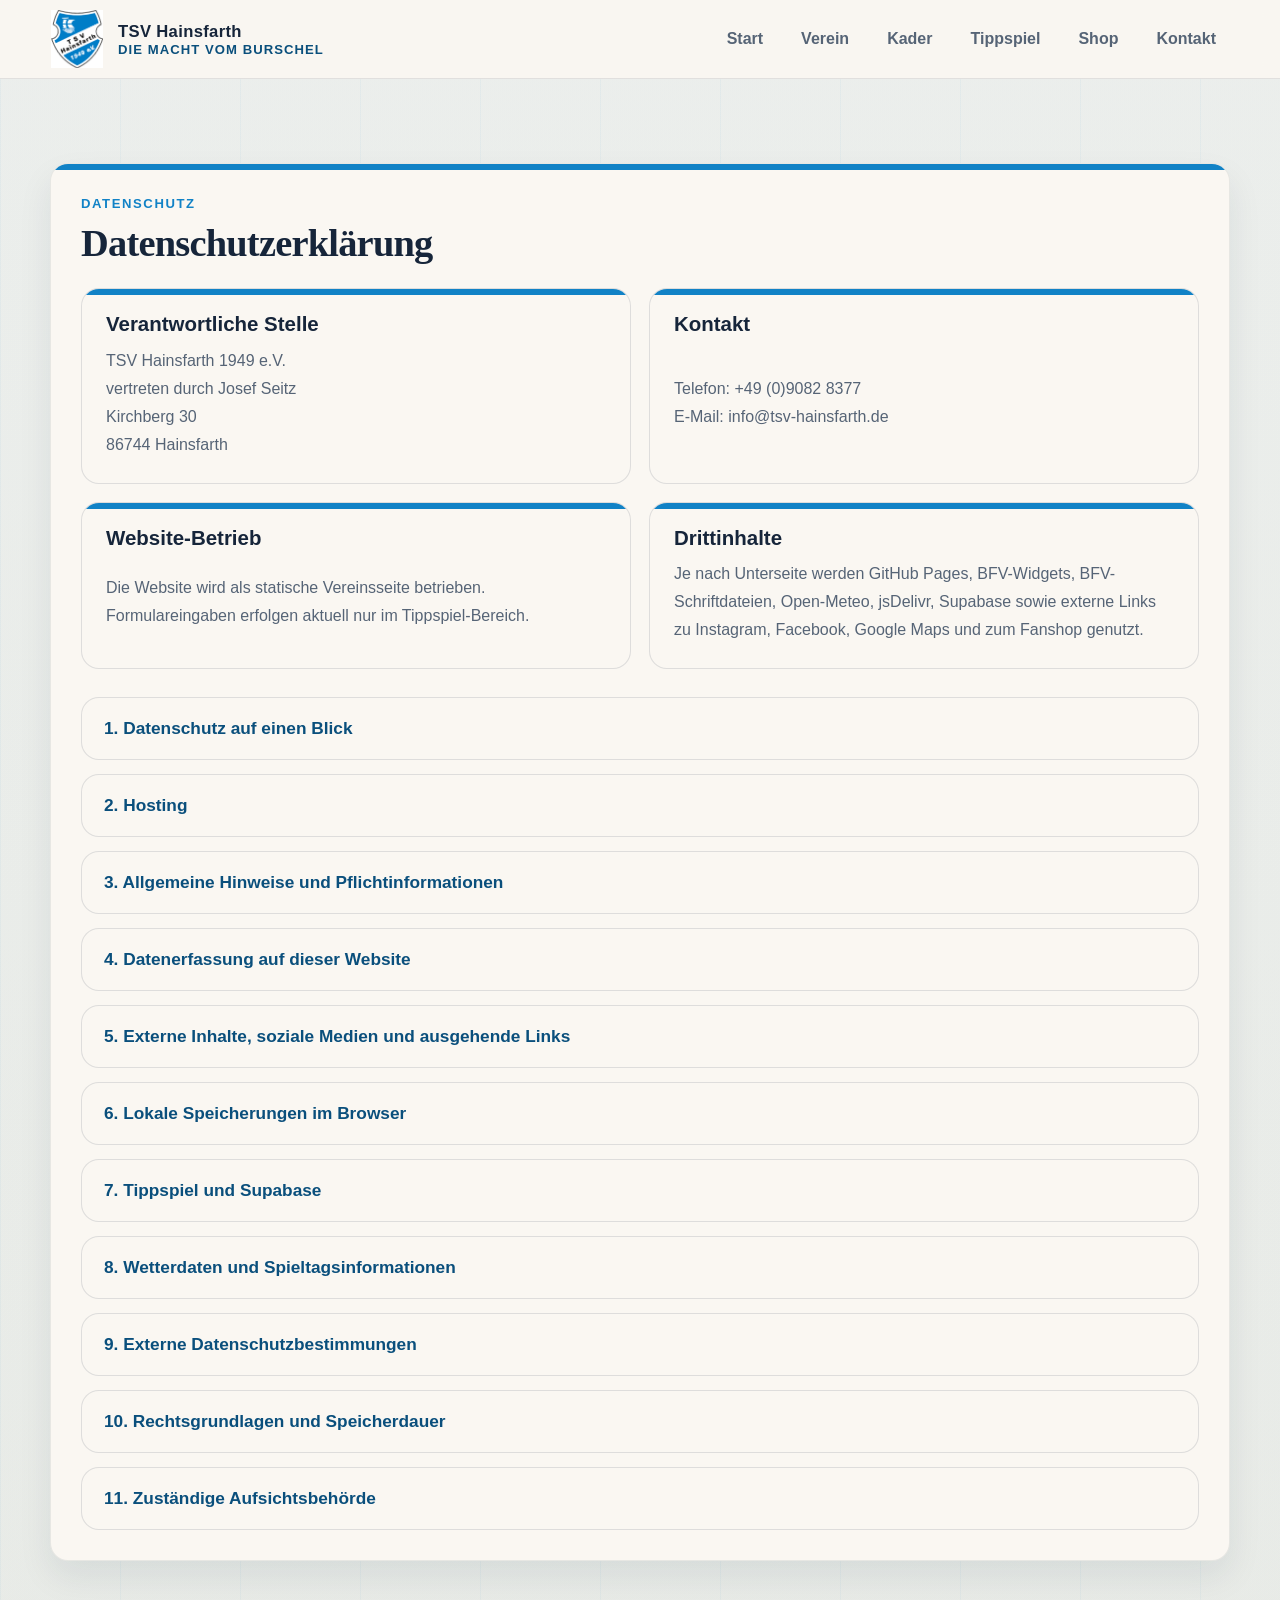
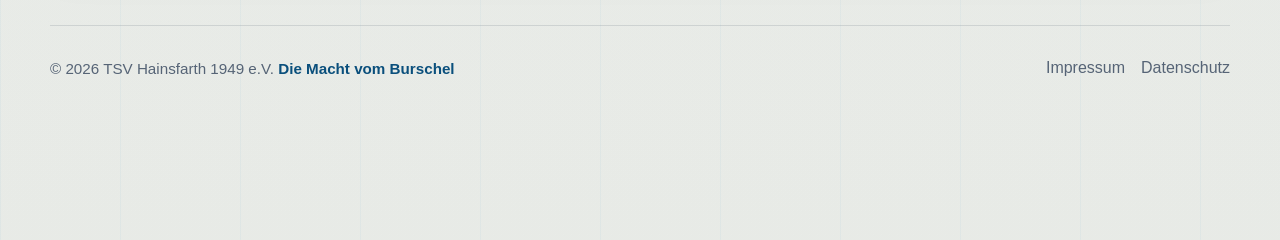
==== datenschutz.html @ 4aaa5d45 "Show Instagram notice only on home page" ====
<!DOCTYPE html>
<html lang="de">
<head>
  <meta charset="UTF-8">
  <meta name="viewport" content="width=device-width, initial-scale=1.0">
  <meta name="description" content="Datenschutzhinweise des TSV Hainsfarth 1949 e.V.">
  <meta http-equiv="Cache-Control" content="no-cache, no-store, must-revalidate">
  <meta http-equiv="Pragma" content="no-cache">
  <meta http-equiv="Expires" content="0">
  <title>TSV Hainsfarth | Datenschutz</title>
  <link rel="stylesheet" href="styles.css?v=202606151835">
</head>
<body>
  <div class="site-shell">
    <header class="site-header">
      <div class="container header-inner">
        <a class="brand" href="index.html">
          <img class="brand-mark" src="logo.png?v=20260527d" alt="Logo des TSV Hainsfarth">
          <span class="brand-copy">
            <strong>TSV Hainsfarth</strong>
            <span>Die Macht vom Burschel</span>
          </span>
        </a>
        <button class="nav-toggle" type="button" aria-label="Navigation öffnen" aria-expanded="false" data-nav-toggle>☰</button>
        <nav class="site-nav" aria-label="Hauptnavigation" data-nav>
          <a href="index.html">Start</a>
          <a href="verein.html">Verein</a>
          <a href="kader.html">Kader</a>
          <a href="tippspiel.html">Tippspiel</a>
          <a href="fanshop.html">Shop</a>
          <a href="kontakt.html">Kontakt</a>
        </nav>
      </div>
    </header>

    <main>
      <section class="page-hero">
        <div class="container">
          <div class="panel legal-copy">
            <span class="eyebrow">Datenschutz</span>
            <h1>Datenschutzerklärung</h1>

            <div class="legal-grid">
              <section class="card">
                <h3>Verantwortliche Stelle</h3>
                <p>TSV Hainsfarth 1949 e.V.<br>vertreten durch Josef Seitz<br>Kirchberg 30<br>86744 Hainsfarth</p>
              </section>
              <section class="card">
                <h3>Kontakt</h3>
                <p>Telefon: +49 (0)9082 8377<br>E-Mail: info@tsv-hainsfarth.de</p>
              </section>
              <section class="card">
                <h3>Website-Betrieb</h3>
                <p>Die Website wird als statische Vereinsseite betrieben. Formulareingaben erfolgen aktuell nur im Tippspiel-Bereich.</p>
              </section>
              <section class="card">
                <h3>Drittinhalte</h3>
                <p>Je nach Unterseite werden GitHub Pages, BFV-Widgets, BFV-Schriftdateien, Open-Meteo, jsDelivr, Supabase sowie externe Links zu Instagram, Facebook, Google Maps und zum Fanshop genutzt.</p>
              </section>
            </div>

            <details class="legal-accordion">
              <summary>1. Datenschutz auf einen Blick</summary>
              <p>Die folgenden Hinweise geben einen einfachen Überblick darüber, was mit Ihren personenbezogenen Daten passiert, wenn Sie diese Website besuchen. Personenbezogene Daten sind alle Daten, mit denen Sie persönlich identifiziert werden können.</p>
              <p>Die Datenverarbeitung auf dieser Website erfolgt durch den Websitebetreiber. Die Kontaktdaten finden Sie im Impressum und in dieser Datenschutzerklärung.</p>
              <p>Ihre Daten werden zum einen dadurch erhoben, dass Sie uns diese mitteilen, beispielsweise per E-Mail oder Telefon. Andere Daten werden automatisch oder nach Ihrer Einwilligung beim Besuch der Website durch IT-Systeme erfasst. Das sind vor allem technische Daten wie Browser, Betriebssystem, Uhrzeit des Seitenaufrufs oder IP-Adresse.</p>
              <p>Ein Teil der Daten wird erhoben, um eine fehlerfreie Bereitstellung der Website zu gewährleisten. Andere Daten können bei der Einbindung externer Inhalte zur technischen Auslieferung dieser Inhalte verarbeitet werden.</p>
              <p>Sie haben jederzeit das Recht auf Auskunft über Herkunft, Empfänger und Zweck Ihrer gespeicherten personenbezogenen Daten. Außerdem haben Sie ein Recht auf Berichtigung, Löschung, Einschränkung der Verarbeitung sowie ein Beschwerderecht bei der zuständigen Aufsichtsbehörde.</p>
            </details>

            <details class="legal-accordion">
              <summary>2. Hosting</summary>
              <p>Diese Website wird über GitHub Pages gehostet. Anbieter ist GitHub, Inc., 88 Colin P. Kelly Jr. St., San Francisco, CA 94107, USA.</p>
              <p>Beim Aufruf der Website werden technisch erforderliche Verbindungsdaten verarbeitet. Nach Angaben von GitHub wird beim Besuch einer GitHub-Pages-Seite die IP-Adresse der Besucherinnen und Besucher aus Sicherheitsgründen protokolliert.</p>
              <p>Der Einsatz des Hostings erfolgt im Interesse einer sicheren und zuverlässigen Bereitstellung der Website auf Grundlage von Art. 6 Abs. 1 lit. f DSGVO.</p>
              <p>Sofern diese Website künftig unter einer eigenen Vereinsdomain betrieben wird, kann die Domain- oder DNS-Verwaltung zusätzlich über einen Domainanbieter wie STRATO erfolgen. In diesem Fall werden im Rahmen der Domainauflösung und technischen Bereitstellung ebenfalls erforderliche Verbindungs- und Verwaltungsdaten verarbeitet. Das ändert nichts daran, dass das eigentliche Hosting der Website gesondert zu beurteilen ist.</p>
              <p>Weitere Informationen finden Sie in der Datenschutzerklärung von GitHub: <a class="text-link" href="https://docs.github.com/site-policy/privacy-policies/github-privacy-statement" target="_blank" rel="noopener noreferrer">GitHub Privacy Statement</a>.</p>
            </details>

            <details class="legal-accordion">
              <summary>3. Allgemeine Hinweise und Pflichtinformationen</summary>
              <p>Die Betreiber dieser Seiten nehmen den Schutz Ihrer persönlichen Daten sehr ernst. Wir behandeln personenbezogene Daten vertraulich und entsprechend den gesetzlichen Datenschutzvorschriften sowie dieser Datenschutzerklärung.</p>
              <p>Wenn Sie diese Website benutzen, werden verschiedene personenbezogene Daten erhoben. Diese Datenschutzerklärung erläutert, welche Daten wir erheben, wofür wir sie nutzen und auf welcher Grundlage dies erfolgt.</p>
              <p>Wir weisen darauf hin, dass die Datenübertragung im Internet, zum Beispiel bei der Kommunikation per E-Mail, Sicherheitslücken aufweisen kann. Ein lückenloser Schutz vor dem Zugriff durch Dritte ist nicht möglich.</p>
              <p>Viele Datenverarbeitungsvorgänge sind nur mit Ihrer ausdrücklichen Einwilligung möglich. Eine bereits erteilte Einwilligung können Sie jederzeit mit Wirkung für die Zukunft widerrufen. Die Rechtmäßigkeit der bis zum Widerruf erfolgten Datenverarbeitung bleibt unberührt.</p>
              <p>Wenn die Datenverarbeitung auf Grundlage von Art. 6 Abs. 1 lit. e oder f DSGVO erfolgt, haben Sie jederzeit das Recht, aus Gründen, die sich aus Ihrer besonderen Situation ergeben, Widerspruch gegen die Verarbeitung Ihrer personenbezogenen Daten einzulegen. Das gilt auch für ein auf diese Bestimmungen gestütztes Profiling. Werden Ihre personenbezogenen Daten verarbeitet, um Direktwerbung zu betreiben, haben Sie jederzeit das Recht, Widerspruch gegen die Verarbeitung zum Zwecke derartiger Werbung einzulegen.</p>
              <p>Im Falle von Verstößen gegen die DSGVO steht den Betroffenen ein Beschwerderecht bei einer Aufsichtsbehörde zu. Außerdem haben Sie das Recht auf Datenübertragbarkeit sowie auf Auskunft, Berichtigung, Löschung und Einschränkung der Verarbeitung im Rahmen der geltenden gesetzlichen Bestimmungen.</p>
              <p>Diese Website wird über HTTPS ausgeliefert. Eine verschlüsselte Verbindung erkennen Sie daran, dass die Adresszeile des Browsers mit <strong>https://</strong> beginnt.</p>
              <p>Der Nutzung von im Rahmen der Impressumspflicht veröffentlichten Kontaktdaten zur Übersendung nicht ausdrücklich angeforderter Werbung und Informationsmaterialien wird widersprochen.</p>
            </details>

            <details class="legal-accordion">
              <summary>4. Datenerfassung auf dieser Website</summary>
              <p>Unsere Website verwendet kein eigenes Kontaktformular. Wenn Sie uns per E-Mail oder Telefon kontaktieren, werden Ihre Anfrage und die daraus hervorgehenden personenbezogenen Daten zum Zwecke der Bearbeitung Ihres Anliegens gespeichert und verarbeitet.</p>
              <p>Die Verarbeitung erfolgt auf Grundlage von Art. 6 Abs. 1 lit. b DSGVO, sofern Ihre Anfrage mit der Erfüllung eines Vertrags oder vorvertraglicher Maßnahmen zusammenhängt. In allen übrigen Fällen beruht die Verarbeitung auf unserem berechtigten Interesse an der effektiven Bearbeitung der Anfrage gemäß Art. 6 Abs. 1 lit. f DSGVO.</p>
              <p>Die von Ihnen an uns übermittelten Daten verbleiben bei uns, bis Sie uns zur Löschung auffordern, Ihre Einwilligung widerrufen oder der Zweck für die Datenspeicherung entfällt. Gesetzliche Aufbewahrungsfristen bleiben unberührt.</p>
              <p>Auf dieser Website werden derzeit keine eigenen Analyse-Tools wie Google Analytics eingesetzt. Eigene Tracking- oder Marketing-Skripte sind nicht eingebunden.</p>
              <p>Eigene technisch nicht erforderliche Cookies werden nach dem aktuellen Stand der Website nicht gesetzt. Komfortfunktionen können jedoch lokale Speicherungen in Ihrem Browser auslösen, insbesondere im Tippspiel-Bereich.</p>
            </details>

            <details class="legal-accordion">
              <summary>5. Externe Inhalte, soziale Medien und ausgehende Links</summary>
              <p>Auf der Startseite werden Widgets des Bayerischen Fußball-Verbands eingebunden. Zusätzlich können für Ergebnisdarstellungen und die BFV-Darstellung passende Schriftdateien direkt von BFV-Diensten geladen werden. Beim Laden dieser Inhalte kann es technisch notwendig sein, dass Ihre IP-Adresse sowie weitere Verbindungsdaten an den BFV oder die von ihm eingesetzten technischen Dienstleister übermittelt werden.</p>
              <p>Rechtsgrundlage für die Einbindung der BFV-Widgets ist Art. 6 Abs. 1 lit. f DSGVO. Unser berechtigtes Interesse liegt in der aktuellen Darstellung von Spiel- und Tabelleninformationen des Vereins.</p>
              <p>Weitere Informationen zum Datenschutz beim BFV finden Sie unter <a class="text-link" href="https://www.bfv.de/allgemein/datenschutzrichtlinien.webview" target="_blank" rel="noopener noreferrer">https://www.bfv.de/allgemein/datenschutzrichtlinien.webview</a>.</p>
              <p>Im Matchcenter werden Wetterdaten geladen. Hierfür werden Anfragen an Dienste von Open-Meteo gestellt, um Spielorte aufzulösen und Vorhersagedaten anzuzeigen. Dabei werden insbesondere Ihre IP-Adresse sowie technische Verbindungsdaten an Open-Meteo übermittelt. Rechtsgrundlage ist Art. 6 Abs. 1 lit. f DSGVO. Unser berechtigtes Interesse liegt in einer nutzerfreundlichen Anzeige der Spieltagsbedingungen.</p>
              <p>Auf der Website befinden sich Links zu Instagram, Facebook, Google Maps, zum Fanshop sowie zu weiteren externen Vereins- und Spielplanseiten. Es werden dabei keine Social-Media-Plugins innerhalb unserer Website geladen. Erst beim Anklicken der jeweiligen Links verlassen Sie unsere Website und es gelten die Datenschutzbestimmungen der jeweiligen Plattform.</p>
              <p>Die auf der Kontaktseite eingebettete PDF-Datei zum Mitgliedsantrag wird direkt von dieser Website geladen und nicht über einen externen Drittanbieter eingebettet.</p>
            </details>

            <details class="legal-accordion">
              <summary>6. Lokale Speicherungen im Browser</summary>
              <p>Auf der Website werden kleine Informationen im lokalen Speicher Ihres Browsers abgelegt, um Komfortfunktionen bereitzustellen. Dazu gehört derzeit insbesondere der zuletzt verwendete Name im Tippspiel.</p>
              <p>Diese Daten verbleiben auf Ihrem Endgerät und werden nicht automatisch an uns übertragen. Rechtsgrundlage ist Art. 6 Abs. 1 lit. f DSGVO. Unser berechtigtes Interesse liegt in einer benutzerfreundlichen Bedienung der Website.</p>
            </details>

            <details class="legal-accordion">
              <summary>7. Tippspiel und Supabase</summary>
              <p>Für das Tippspiel auf dieser Website wird Supabase als technische Plattform genutzt. Beim Aufruf der Tippspiel-Seite wird die JavaScript-Bibliothek von jsDelivr geladen und anschließend eine Verbindung zu Supabase aufgebaut.</p>
              <p>Im Rahmen des Tippspiels verarbeiten wir insbesondere folgende Daten: gewählter Spielername, PIN, abgegebene Tipps, technische Abrufdaten sowie gespeicherte Spiel- und Rankingdaten. Die PIN dient ausschließlich der Zuordnung und Absicherung Ihrer Tippabgaben.</p>
              <p>Die Verarbeitung erfolgt zur Bereitstellung des Tippspiels und zur Durchführung der saisonbezogenen Auswertung auf Grundlage von Art. 6 Abs. 1 lit. b DSGVO sowie Art. 6 Abs. 1 lit. f DSGVO.</p>
              <p>Anbieter von Supabase ist Supabase, Inc. Weitere Informationen finden Sie unter <a class="text-link" href="https://supabase.com/privacy" target="_blank" rel="noopener noreferrer">https://supabase.com/privacy</a>. Informationen zu jsDelivr finden Sie unter <a class="text-link" href="https://www.jsdelivr.com/terms/privacy-policy" target="_blank" rel="noopener noreferrer">https://www.jsdelivr.com/terms/privacy-policy</a>.</p>
            </details>

            <details class="legal-accordion">
              <summary>8. Wetterdaten und Spieltagsinformationen</summary>
              <p>Zur Anzeige von Wetter- und Spieltagsinformationen werden auf der Startseite Daten aus dem vereinseigenen Spielplan sowie ergänzende Wetterdaten verarbeitet. Für die Wettervorschau werden Spielorte über Open-Meteo-Dienste aufgelöst und mit Prognosedaten verknüpft.</p>
              <p>Die Verarbeitung dient ausschließlich der technischen Bereitstellung des Matchcenters. Rechtsgrundlage ist Art. 6 Abs. 1 lit. f DSGVO. Unser berechtigtes Interesse liegt in einer aktuellen und nutzerfreundlichen Darstellung rund um anstehende Spiele.</p>
            </details>

            <details class="legal-accordion">
              <summary>9. Externe Datenschutzbestimmungen</summary>
              <p>Für externe Plattformen und Dienste, die über diese Website geladen oder verlinkt werden, gelten ergänzend die Datenschutzbestimmungen der jeweiligen Anbieter. Dazu gehören insbesondere GitHub, der Bayerische Fußball-Verband, Supabase, jsDelivr, Instagram, Facebook und Google.</p>
              <p>Bitte beachten Sie, dass nach dem Anklicken externer Links oder beim Laden externer Inhalte Daten auch außerhalb unseres unmittelbaren Einflussbereichs verarbeitet werden können.</p>
            </details>

            <details class="legal-accordion">
              <summary>10. Rechtsgrundlagen und Speicherdauer</summary>
              <p>Soweit in dieser Datenschutzerklärung keine speziellere Speicherdauer genannt wurde, verbleiben personenbezogene Daten bei uns, bis der Zweck für die Datenverarbeitung entfällt. Wenn Sie ein berechtigtes Löschersuchen geltend machen oder eine Einwilligung widerrufen, werden Ihre Daten gelöscht, sofern keine gesetzlich zulässigen Gründe für die weitere Speicherung bestehen.</p>
              <p>Rechtsgrundlagen für die Verarbeitung personenbezogener Daten können insbesondere Art. 6 Abs. 1 lit. a DSGVO, Art. 6 Abs. 1 lit. b DSGVO sowie Art. 6 Abs. 1 lit. f DSGVO sein. Welche Grundlage im Einzelfall einschlägig ist, richtet sich nach dem jeweiligen Verarbeitungsvorgang.</p>
            </details>

            <details class="legal-accordion">
              <summary>11. Zuständige Aufsichtsbehörde</summary>
              <p>Sie haben das Recht, sich bei einer Datenschutz-Aufsichtsbehörde über die Verarbeitung Ihrer personenbezogenen Daten zu beschweren. Für private Vereine in Bayern ist regelmäßig das Bayerische Landesamt für Datenschutzaufsicht (BayLDA), Promenade 18, 91522 Ansbach, zuständig.</p>
            </details>
          </div>
        </div>
      </section>
    </main>

    <footer class="site-footer">
      <div class="container footer-inner">
        <p class="footer-copy">© 2026 TSV Hainsfarth 1949 e.V. <strong>Die Macht vom Burschel</strong></p>
        <div class="footer-links">
          <a href="impressum.html">Impressum</a>
          <a href="datenschutz.html">Datenschutz</a>
        </div>
      </div>
    </footer>
  </div>
  <script src="script.js?v=202606151835"></script>
</body>
</html>
---- styles.css ----
:root {
  --bg: #f3f0e8;
  --surface: #faf7f2;
  --surface-strong: #faf7f2;
  --text: #16253a;
  --muted: #566476;
  --line: rgba(22, 37, 58, 0.12);
  --primary: #1182c6;
  --primary-dark: #0a4f7c;
  --accent: #dcecf8;
  --shadow: 0 16px 34px rgba(19, 36, 58, 0.08);
  --radius-lg: 24px;
  --radius-md: 18px;
  --radius-sm: 10px;
  --max-width: 1180px;
}

* {
  box-sizing: border-box;
}

html {
  scroll-behavior: smooth;
}

body {
  margin: 0;
  font-family: "Trebuchet MS", "Segoe UI", sans-serif;
  color: var(--text);
  padding-bottom: 108px;
  background:
    linear-gradient(rgba(17, 130, 198, 0.05), rgba(17, 130, 198, 0.05)),
    repeating-linear-gradient(
      90deg,
      rgba(17, 130, 198, 0.04) 0,
      rgba(17, 130, 198, 0.04) 1px,
      transparent 1px,
      transparent 120px
    ),
    linear-gradient(180deg, #f7f4ee 0%, var(--bg) 100%);
}

a {
  color: inherit;
  text-decoration: none;
}

img {
  max-width: 100%;
  display: block;
}

.site-shell {
  min-height: 100vh;
}

.container {
  width: min(var(--max-width), calc(100% - 32px));
  margin: 0 auto;
}

.site-header {
  position: sticky;
  top: 0;
  z-index: 20;
  backdrop-filter: blur(8px);
  background: rgba(250, 247, 242, 0.94);
  border-bottom: 1px solid rgba(22, 37, 58, 0.1);
}

.header-inner {
  display: flex;
  align-items: center;
  justify-content: space-between;
  gap: 24px;
  min-height: 78px;
}

.brand {
  display: inline-flex;
  align-items: center;
  gap: 14px;
}

.brand-mark {
  width: 54px;
  height: 58px;
  flex: 0 0 auto;
  object-fit: contain;
}

.brand-copy strong,
.brand-copy span {
  display: block;
}

.brand-copy strong {
  font-size: 1.04rem;
  letter-spacing: 0.02em;
}

.brand-copy span {
  color: var(--primary-dark);
  font-size: 0.82rem;
  font-weight: 700;
  text-transform: uppercase;
  letter-spacing: 0.08em;
}

.nav-toggle {
  display: none;
  border: 0;
  background: var(--surface-strong);
  color: var(--text);
  width: 48px;
  height: 48px;
  border-radius: 14px;
  box-shadow: var(--shadow);
  cursor: pointer;
}

.site-nav {
  display: flex;
  align-items: center;
  gap: 10px;
}

.site-nav a {
  padding: 12px 14px;
  border-radius: 12px;
  color: var(--muted);
  font-weight: 700;
  transition: background-color 0.2s ease, color 0.2s ease, transform 0.2s ease;
}

.site-nav a:hover,
.site-nav a[aria-current="page"] {
  color: var(--primary-dark);
  background: rgba(17, 130, 198, 0.12);
  transform: translateY(-1px);
}

.page-hero {
  padding: 84px 0 40px;
}

.page-hero-compact {
  padding: 46px 0 12px;
}

.hero-card,
.panel,
.cta-band {
  background: var(--surface);
  border: 1px solid rgba(22, 37, 58, 0.08);
  box-shadow: var(--shadow);
}

.hero-card {
  border-radius: var(--radius-lg);
  padding: 42px;
  display: grid;
  grid-template-columns: 1.2fr 0.8fr;
  gap: 28px;
  align-items: center;
  position: relative;
  overflow: hidden;
}

.hero-card-compact {
  grid-template-columns: minmax(0, 1.2fr) auto;
  align-items: end;
  gap: 20px;
  padding: 30px 34px 26px;
}

.hero-card-compact h1 {
  max-width: none;
  font-size: clamp(2.9rem, 4.8vw, 4.6rem);
}

.hero-card-compact .lead {
  margin-top: 12px;
  max-width: none;
  font-size: 1rem;
  line-height: 1.62;
  white-space: nowrap;
}

.hero-card-compact .club-facts-inline {
  margin-top: 0;
  justify-content: flex-end;
  align-self: center;
  max-width: 380px;
}

.squad-page-hero {
  padding: 28px 0 4px;
}

.squad-hero-card {
  grid-template-columns: minmax(0, 1fr);
  gap: 12px;
  padding: 22px 28px 20px;
  border-radius: 28px;
}

.squad-hero-card::before {
  width: 10px;
}

.squad-hero-card h1 {
  font-size: clamp(2.3rem, 4vw, 3.4rem);
  max-width: none;
}

.squad-hero-card .eyebrow {
  margin-bottom: 8px;
}

.squad-hero-card .lead {
  margin-top: 4px;
  font-size: 0.98rem;
  line-height: 1.4;
  white-space: normal;
}

.squad-hero-copy {
  max-width: 780px;
}

.squad-hero-actions {
  align-items: center;
  gap: 14px 16px;
  margin-top: 12px;
}

.squad-hero-switcher {
  margin-top: 0;
}

.squad-hero-switcher .team-switcher-button {
  min-height: 52px;
  min-width: 172px;
  border-radius: 18px;
}

.hero-card::before {
  content: "";
  position: absolute;
  inset: 0 auto 0 0;
  width: 14px;
  background: var(--primary);
}

.eyebrow {
  display: inline-block;
  margin-bottom: 12px;
  font-size: 0.82rem;
  text-transform: uppercase;
  letter-spacing: 0.12em;
  font-weight: 800;
  color: var(--primary);
}

h1,
h2,
h3 {
  margin: 0;
  line-height: 1.05;
}

h1 {
  font-size: clamp(2.6rem, 5vw, 5rem);
  max-width: 10ch;
  font-family: Georgia, "Times New Roman", serif;
  letter-spacing: -0.03em;
}

h2 {
  font-size: clamp(1.8rem, 3.4vw, 2.8rem);
  font-family: Georgia, "Times New Roman", serif;
  letter-spacing: -0.02em;
}

h3 {
  font-size: 1.28rem;
}

.lead {
  margin: 18px 0 0;
  max-width: 58ch;
  font-size: 1.08rem;
  line-height: 1.75;
  color: var(--muted);
}

.hero-actions,
.link-row {
  display: flex;
  flex-wrap: wrap;
  gap: 14px;
  margin-top: 24px;
}

.floating-instagram-link {
  position: fixed;
  right: 28px;
  bottom: 24px;
  z-index: 30;
  display: inline-flex;
  align-items: center;
  justify-content: flex-start;
  min-width: 168px;
  max-width: min(182px, calc(100vw - 28px));
  padding: 9px 12px;
  border-radius: 20px;
  background: rgba(250, 247, 242, 0.98);
  border: 1px solid rgba(193, 53, 132, 0.16);
  box-shadow:
    0 12px 22px rgba(19, 36, 58, 0.12),
    0 0 0 1px rgba(255, 255, 255, 0.55) inset;
  backdrop-filter: blur(10px);
  -webkit-backdrop-filter: blur(10px);
  transition: transform 0.2s ease, box-shadow 0.2s ease;
  overflow: hidden;
}

.floating-instagram-copy {
  display: grid;
  gap: 2px;
  position: relative;
  z-index: 1;
}

.floating-instagram-link:hover {
  transform: translateY(-2px);
  box-shadow: 0 18px 34px rgba(19, 36, 58, 0.16);
}

.floating-instagram-link strong {
  font-size: 0.68rem;
  line-height: 1.2;
  color: var(--primary-dark);
}

.floating-instagram-kicker {
  font-size: 0.88rem;
  font-weight: 800;
  letter-spacing: 0.01em;
  color: #833ab4;
  background: linear-gradient(135deg, #f58529 0%, #f56040 22%, #fd1d1d 45%, #c13584 68%, #833ab4 100%);
  -webkit-background-clip: text;
  background-clip: text;
  -webkit-text-fill-color: transparent;
}

.button,
.button-secondary {
  display: inline-flex;
  align-items: center;
  justify-content: center;
  min-height: 48px;
  padding: 0 18px;
  border: 0;
  border-radius: 999px;
  appearance: none;
  -webkit-appearance: none;
  font-weight: 700;
  font-family: inherit;
  cursor: pointer;
  transition: transform 0.2s ease, box-shadow 0.2s ease, background-color 0.2s ease;
}

.button {
  background: var(--primary);
  color: #fff;
  box-shadow: 0 12px 24px rgba(17, 130, 198, 0.22);
}

.button-secondary {
  background: var(--primary);
  border: 1px solid transparent;
  color: #fff;
  box-shadow: 0 12px 24px rgba(17, 130, 198, 0.22);
}

.button:hover,
.button-secondary:hover {
  transform: translateY(-2px);
}

.hero-side {
  min-height: 380px;
  border-radius: 22px;
  padding: 26px;
  background: var(--primary);
  color: #fff;
  display: flex;
  flex-direction: column;
  gap: 24px;
  justify-content: flex-start;
  position: relative;
  overflow: hidden;
  isolation: isolate;
}

.hero-logo-shell {
  width: min(188px, 46%);
  margin-top: auto;
  align-self: flex-end;
  padding: 10px;
  border-radius: 22px;
  background: rgba(255, 255, 255, 0.92);
  box-shadow: 0 14px 28px rgba(9, 45, 78, 0.14);
  line-height: 0;
}

.hero-logo {
  width: 100%;
  height: auto;
  display: block;
  background: transparent;
  box-shadow: none;
}

.hero-side h3,
.hero-side p {
  color: #fff;
}

.hero-side h3 {
  margin: 0 0 12px;
  line-height: 1.15;
}

.hero-side p {
  margin: 0;
  line-height: 1.6;
}

.hero-badge {
  width: fit-content;
  padding: 8px 12px;
  margin-bottom: 20px;
  border-radius: 10px;
  background: rgba(255, 255, 255, 0.18);
  font-weight: 700;
}

.motto {
  margin: 0 0 16px;
  font-size: 0.95rem;
  font-weight: 800;
  letter-spacing: 0.12em;
  text-transform: uppercase;
  color: var(--primary-dark);
}

.stat-grid,
.card-grid,
.info-grid,
.contact-grid,
.matchcenter-grid {
  display: grid;
  gap: 18px;
}

.stat-grid {
  grid-template-columns: repeat(4, minmax(0, 1fr));
  gap: 14px;
  margin-top: 22px;
}

.card-grid {
  grid-template-columns: repeat(3, minmax(0, 1fr));
}

.info-grid,
.contact-grid {
  grid-template-columns: repeat(2, minmax(0, 1fr));
}

.matchcenter-grid {
  grid-template-columns: repeat(2, minmax(0, 1fr));
}

.stat,
.card,
.panel {
  border-radius: var(--radius-md);
}

.stat,
.card {
  padding: 24px;
  background: var(--surface-strong);
  border: 1px solid var(--line);
}

.stat {
  display: flex;
  flex-direction: column;
  align-items: center;
  justify-content: center;
  text-align: center;
  min-height: 140px;
  padding: 20px 10px;
}

.card,
.stat,
.panel {
  position: relative;
}

.card,
.panel {
  overflow: hidden;
}

.card::before,
.panel::before {
  content: "";
  position: absolute;
  top: 0;
  left: 0;
  width: 100%;
  height: 6px;
  border-radius: calc(var(--radius-md) - 2px) calc(var(--radius-md) - 2px) 0 0;
  background: var(--primary);
}

.stat strong {
  display: block;
  font-size: clamp(1.2rem, 1.5vw, 1.55rem);
  color: var(--primary-dark);
  text-align: center;
  line-height: 1.1;
  margin: 0;
  max-width: 100%;
  width: 100%;
  letter-spacing: -0.02em;
}

.stat span,
.card p,
.panel p,
.list,
.mini-note {
  color: var(--muted);
  line-height: 1.7;
}

.stat span {
  text-align: center;
  margin-top: 6px;
  width: 100%;
  font-size: 0.95rem;
}

.section {
  padding: 28px 0 72px;
}

.section-head {
  max-width: 60ch;
  margin-bottom: 24px;
}

.squad-page-title {
  max-width: none;
  font-size: clamp(2.2rem, 3.8vw, 3.9rem);
  line-height: 1.02;
  letter-spacing: -0.035em;
  white-space: nowrap;
}

.section-head p {
  margin: 14px 0 0;
  color: var(--muted);
  line-height: 1.75;
}

.panel {
  padding: 30px;
}

.panel-topline {
  display: flex;
  align-items: flex-start;
  justify-content: space-between;
  gap: 16px;
  margin-bottom: 16px;
}

.panel-action {
  flex: 0 0 auto;
}

.panel-action-calendar {
  min-height: 52px;
  padding: 0 22px;
  box-shadow: 0 14px 28px rgba(17, 130, 198, 0.24);
}

.panel-note {
  margin: -4px 0 16px;
  color: var(--muted);
  line-height: 1.65;
}

.matchcenter-overview {
  margin-bottom: 18px;
}

.matchcenter-countdown {
  margin-bottom: 18px;
}

.matchday-shell {
  display: grid;
  grid-template-columns: minmax(0, 1.2fr) minmax(0, 1fr);
  gap: 0;
  padding: 16px;
  border-radius: 24px;
  background: var(--primary);
  overflow: hidden;
}

.matchday-offseason-panel {
  padding: 22px 24px;
  border-radius: 22px;
  background:
    linear-gradient(180deg, rgba(255, 255, 255, 0.92), rgba(244, 249, 253, 0.88)),
    var(--surface);
  color: var(--text);
  border: 1px solid rgba(17, 130, 198, 0.1);
  box-shadow:
    inset 5px 0 0 var(--primary),
    0 12px 28px rgba(19, 36, 58, 0.08);
}

.matchday-offseason-copy {
  max-width: 34rem;
}

.matchday-offseason-title {
  display: block;
  font-size: clamp(1.75rem, 3.4vw, 2.8rem);
  line-height: 1.04;
  letter-spacing: -0.035em;
  font-family: Georgia, "Times New Roman", serif;
  color: var(--text);
}

.matchday-spotlight {
  display: block;
  min-height: 100%;
  padding: 14px 18px 14px 14px;
  border-radius: 18px;
  background: rgba(7, 34, 58, 0.16);
  color: #fff;
  overflow: hidden;
  position: relative;
}

.matchday-spotlight::after {
  content: none;
}

.matchday-copy {
  position: relative;
  z-index: 1;
}

.matchday-status-row {
  display: flex;
  flex-wrap: wrap;
  gap: 10px;
  margin-bottom: 12px;
}

.matchday-chip {
  display: inline-flex;
  align-items: center;
  justify-content: center;
  min-height: 36px;
  padding: 8px 14px;
  border-radius: 999px;
  background: rgba(255, 255, 255, 0.18);
  border: 1px solid rgba(255, 255, 255, 0.14);
  color: #fff;
  font-size: 0.88rem;
  font-weight: 800;
  letter-spacing: 0.02em;
}

.matchday-chip-soft {
  background: rgba(255, 255, 255, 0.18);
}

.matchday-opponent {
  display: block;
  font-size: clamp(1.8rem, 3vw, 2.7rem);
  line-height: 1.04;
  letter-spacing: -0.03em;
  font-family: Georgia, "Times New Roman", serif;
}

.matchday-live {
  display: inline-flex;
  flex-wrap: wrap;
  align-items: baseline;
  gap: 10px 14px;
  margin: 14px 0 0;
  padding: 10px 14px;
  border-radius: 14px;
  background: rgba(7, 34, 58, 0.22);
  border: 1px solid rgba(255, 255, 255, 0.12);
}

.matchday-live-label,
.matchday-live-note {
  color: rgba(255, 255, 255, 0.88);
  font-size: 0.82rem;
  font-weight: 800;
  letter-spacing: 0.08em;
  text-transform: uppercase;
}

.matchday-live-score {
  color: #fff;
  font-size: clamp(1.5rem, 2.2vw, 2rem);
  line-height: 1;
  font-weight: 900;
  letter-spacing: -0.03em;
}

.matchday-live.is-live .matchday-live-label {
  color: #d8f0ff;
}

.matchday-live.is-pending .matchday-live-score {
  color: rgba(255, 255, 255, 0.86);
}

.matchday-fixture {
  margin: 8px 0 0;
  max-width: 28ch;
  color: rgba(255, 255, 255, 0.98);
  font-size: 1.06rem;
  font-weight: 700;
  line-height: 1.5;
  text-shadow: 0 1px 10px rgba(7, 34, 58, 0.2);
}

.matchday-actions {
  display: flex;
  flex-wrap: wrap;
  gap: 12px;
  margin-top: 16px;
}

.matchday-route-button {
  min-width: 150px;
  justify-content: center;
}

.matchday-tippspiel-button {
  min-width: 172px;
  padding: 10px 20px;
  align-items: flex-start;
  flex-direction: column;
  gap: 2px;
  border: 1px solid rgba(255, 255, 255, 0.2);
  background:
    linear-gradient(135deg, rgba(255, 255, 255, 0.16), rgba(255, 255, 255, 0.06)),
    rgba(7, 55, 88, 0.34);
  color: #fff;
  box-shadow:
    inset 0 1px 0 rgba(255, 255, 255, 0.18),
    0 14px 24px rgba(5, 31, 53, 0.2);
  backdrop-filter: blur(4px);
}

.matchday-tippspiel-button span,
.matchday-tippspiel-button strong {
  display: block;
  line-height: 1.15;
}

.matchday-tippspiel-button span {
  font-size: 0.72rem;
  font-weight: 800;
  letter-spacing: 0.08em;
  text-transform: uppercase;
  color: rgba(216, 240, 255, 0.9);
}

.matchday-tippspiel-button strong {
  font-size: 1rem;
  font-weight: 900;
  letter-spacing: -0.01em;
}

.matchday-tippspiel-button:hover {
  background:
    linear-gradient(135deg, rgba(255, 255, 255, 0.22), rgba(255, 255, 255, 0.08)),
    rgba(8, 66, 106, 0.45);
  box-shadow:
    inset 0 1px 0 rgba(255, 255, 255, 0.24),
    0 18px 28px rgba(5, 31, 53, 0.24);
}

@keyframes matchday-ball-run {
  0% {
    transform: translateX(0) translateY(0) rotate(0deg);
  }

  20% {
    transform: translateX(120px) translateY(2px) rotate(360deg);
  }

  45% {
    transform: translateX(260px) translateY(15px) rotate(810deg);
  }

  70% {
    transform: translateX(420px) translateY(6px) rotate(1260deg);
  }

  100% {
    transform: translateX(640px) translateY(0) rotate(1800deg);
  }
}

.penalty-panel {
  display: grid;
  grid-template-columns: minmax(260px, 0.9fr) minmax(0, 1.4fr);
  gap: 24px;
  align-items: center;
}

.penalty-copy h3 {
  margin-bottom: 12px;
}

.penalty-actions {
  display: flex;
  flex-wrap: wrap;
  gap: 12px;
  margin-top: 20px;
}

.penalty-status {
  margin-top: 16px;
  min-height: 28px;
  color: var(--primary-dark);
  font-weight: 700;
}

.penalty-field {
  position: relative;
  min-height: 420px;
  border-radius: 24px;
  overflow: hidden;
  background: linear-gradient(180deg, #d9ecfb 0 42%, #2ba15f 42% 100%);
  border: 1px solid rgba(22, 37, 58, 0.08);
}

.penalty-field::before {
  content: "";
  position: absolute;
  inset: auto 0 0;
  height: 58%;
  background:
    linear-gradient(rgba(255, 255, 255, 0.12) 1px, transparent 1px),
    linear-gradient(90deg, rgba(255, 255, 255, 0.08) 1px, transparent 1px);
  background-size: 100% 52px, 64px 100%;
  opacity: 0.35;
}

.penalty-goal {
  position: absolute;
  top: 42px;
  left: 50%;
  width: min(82%, 520px);
  height: 178px;
  transform: translateX(-50%);
  border: 8px solid #fff;
  border-bottom-width: 10px;
  border-radius: 12px 12px 0 0;
  background: rgba(255, 255, 255, 0.14);
  box-shadow: 0 18px 32px rgba(7, 34, 58, 0.16);
}

.penalty-net {
  position: absolute;
  inset: 0;
  background:
    linear-gradient(rgba(255, 255, 255, 0.4) 1px, transparent 1px),
    linear-gradient(90deg, rgba(255, 255, 255, 0.32) 1px, transparent 1px);
  background-size: 100% 20px, 28px 100%;
  opacity: 0.85;
}

.penalty-keeper {
  position: absolute;
  left: 50%;
  bottom: 18px;
  width: 84px;
  height: 78px;
  transform: translateX(-50%);
  transition: transform 380ms ease;
  z-index: 2;
}

.penalty-keeper.is-left {
  transform: translateX(-160%);
}

.penalty-keeper.is-right {
  transform: translateX(60%);
}

.penalty-keeper-head {
  position: absolute;
  top: 0;
  left: 50%;
  width: 20px;
  height: 20px;
  border-radius: 50%;
  background: #ffd2b3;
  transform: translateX(-50%);
}

.penalty-keeper-body {
  position: absolute;
  left: 50%;
  top: 18px;
  width: 54px;
  height: 48px;
  border-radius: 18px 18px 8px 8px;
  background: #f6b31f;
  border: 3px solid #16253a;
  transform: translateX(-50%);
}

.penalty-keeper-body::before,
.penalty-keeper-body::after {
  content: "";
  position: absolute;
  top: 10px;
  width: 28px;
  height: 8px;
  border-radius: 999px;
  background: #16253a;
}

.penalty-keeper-body::before {
  left: -18px;
  transform: rotate(26deg);
}

.penalty-keeper-body::after {
  right: -18px;
  transform: rotate(-26deg);
}

.penalty-target {
  position: absolute;
  left: calc(var(--target-x, 50%) - 18px);
  top: calc(var(--target-y, 52%) - 18px);
  width: 36px;
  height: 36px;
  border-radius: 50%;
  border: 2px solid rgba(255, 255, 255, 0.92);
  background: rgba(17, 130, 198, 0.44);
  box-shadow: 0 0 0 6px rgba(255, 255, 255, 0.12);
  cursor: crosshair;
  z-index: 3;
}

.penalty-target::before,
.penalty-target::after {
  content: "";
  position: absolute;
  background: rgba(255, 255, 255, 0.92);
}

.penalty-target::before {
  inset: 50% 8px auto;
  height: 2px;
  transform: translateY(-50%);
}

.penalty-target::after {
  inset: 8px auto 8px 50%;
  width: 2px;
  transform: translateX(-50%);
}

.penalty-ball {
  position: absolute;
  left: 50%;
  bottom: 46px;
  z-index: 4;
  font-size: 2.9rem;
  line-height: 1;
  transform: translate(-50%, 0) translate(0, 0) scale(1);
  transform-origin: center;
}

.penalty-ball.is-shot {
  transition:
    transform 650ms cubic-bezier(0.2, 0.86, 0.24, 1);
  transform: translate(-50%, 0) translate(var(--shot-x, 0), var(--shot-y, 0)) scale(0.56) rotate(540deg);
}

.penalty-ball.is-resetting {
  transition: transform 260ms ease;
}

.penalty-spot {
  position: absolute;
  left: 50%;
  bottom: 62px;
  width: 12px;
  height: 12px;
  border-radius: 50%;
  transform: translateX(-50%);
  background: rgba(255, 255, 255, 0.95);
}

.countdown-grid {
  display: grid;
  grid-template-columns: repeat(2, minmax(0, 1fr));
  gap: 12px;
  align-content: start;
  padding: 14px 14px 14px 18px;
  border-radius: 18px;
  background: rgba(250, 247, 242, 0.97);
  border-left: 1px solid rgba(255, 255, 255, 0.22);
}

.countdown-label {
  margin: 0 0 8px;
  color: rgba(22, 37, 58, 0.72);
  font-size: 0.84rem;
  font-weight: 700;
  text-transform: uppercase;
  letter-spacing: 0.08em;
}

.countdown-meta {
  display: block;
  line-height: 1.35;
}

.countdown-meta {
  font-size: 1rem;
  color: #18273a;
  font-weight: 700;
}

.countdown-meta-card {
  padding: 2px 0;
}

.countdown-timer {
  grid-column: 1 / -1;
  display: grid;
  grid-template-columns: repeat(3, minmax(0, 1fr));
  gap: 12px;
  margin-top: 4px;
}

.countdown-timer.is-message {
  grid-template-columns: minmax(0, 1fr);
}

.countdown-timer span {
  padding: 12px 14px;
  border-radius: 14px;
  background: rgba(17, 130, 198, 0.08);
  border: 1px solid rgba(17, 130, 198, 0.12);
  color: var(--primary-dark);
  font-weight: 800;
  text-align: center;
}

.countdown-timer.is-message span {
  padding: 16px 18px;
  text-align: left;
  line-height: 1.6;
}

.match-weather {
  grid-column: 1 / -1;
  padding: 14px 16px;
  border-radius: 16px;
  background: rgba(17, 130, 198, 0.05);
  border: 1px solid rgba(17, 130, 198, 0.12);
}

.match-weather[hidden] {
  display: none;
}

.tip-game-card {
  grid-column: 1 / -1;
  padding: 16px;
  border-radius: 16px;
  background: rgba(17, 130, 198, 0.07);
  border: 1px solid rgba(17, 130, 198, 0.14);
}

.tip-game-head {
  display: flex;
  align-items: flex-start;
  justify-content: space-between;
  gap: 12px;
}

.tip-game-head h3 {
  margin: 0;
  font-size: 1.15rem;
}

.tip-game-badge {
  display: inline-flex;
  align-items: center;
  justify-content: center;
  min-height: 30px;
  padding: 6px 12px;
  border-radius: 999px;
  background: rgba(17, 130, 198, 0.14);
  color: var(--primary-dark);
  font-size: 0.8rem;
  font-weight: 800;
}

.tip-game-fixture {
  margin: 12px 0 0;
  color: var(--primary-dark);
  font-size: 1.02rem;
  font-weight: 800;
  line-height: 1.45;
}

.tip-game-form {
  display: grid;
  grid-template-columns: minmax(0, 1fr) auto minmax(0, 1fr);
  gap: 12px;
  align-items: end;
  margin-top: 16px;
}

.tip-score-field {
  display: grid;
  gap: 8px;
}

.tip-score-field span {
  color: rgba(22, 37, 58, 0.72);
  font-size: 0.82rem;
  font-weight: 800;
  letter-spacing: 0.06em;
  text-transform: uppercase;
}

.tip-score-field input {
  width: 100%;
  min-height: 54px;
  padding: 0 16px;
  border: 1px solid rgba(17, 130, 198, 0.16);
  border-radius: 14px;
  background: rgba(255, 255, 255, 0.95);
  color: var(--primary-dark);
  font-size: 1.35rem;
  font-weight: 800;
  text-align: center;
}

.tip-score-field input:disabled {
  opacity: 0.68;
  cursor: not-allowed;
}

.tip-score-divider {
  padding-bottom: 14px;
  color: var(--primary-dark);
  font-size: 1.55rem;
  font-weight: 900;
  line-height: 1;
}

.tip-game-actions {
  display: flex;
  flex-wrap: wrap;
  gap: 12px;
  margin-top: 16px;
}

.tip-game-reset {
  box-shadow: inset 0 0 0 1px rgba(17, 130, 198, 0.22);
}

.tip-game-reset:hover,
.tip-game-reset:focus-visible {
  background: rgba(17, 130, 198, 0.08);
}

.tip-game-note {
  margin: 14px 0 0;
  color: var(--muted);
  line-height: 1.6;
}

.match-weather-head {
  display: flex;
  align-items: center;
  justify-content: space-between;
  gap: 12px;
  margin-bottom: 12px;
}

.match-weather-head .countdown-label {
  margin-bottom: 0;
}

.match-weather-badge {
  display: inline-flex;
  align-items: center;
  justify-content: center;
  min-height: 30px;
  padding: 6px 12px;
  border-radius: 999px;
  background: rgba(17, 130, 198, 0.12);
  color: var(--primary-dark);
  font-size: 0.8rem;
  font-weight: 800;
}

.match-weather-grid {
  display: grid;
  grid-template-columns: minmax(0, 1fr) minmax(0, 1fr);
  gap: 14px;
  align-items: center;
}

.match-weather-main {
  display: grid;
  gap: 4px;
}

.match-weather-main strong {
  font-size: clamp(1.8rem, 3vw, 2.6rem);
  line-height: 1;
  color: var(--primary-dark);
  letter-spacing: -0.03em;
  font-family: Georgia, "Times New Roman", serif;
}

.match-weather-main span,
.match-weather-meta span {
  color: #30445a;
}

.match-weather-meta {
  display: grid;
  gap: 8px;
  justify-items: end;
  text-align: right;
  font-weight: 700;
}

.widget-panel {
  padding-bottom: 22px;
}

.widget-frame {
  display: flex;
  justify-content: center;
  padding: 14px;
  border-radius: 14px;
  background: var(--surface-strong);
  border: 1px solid rgba(17, 130, 198, 0.12);
  overflow: auto;
}

.widget-frame > div {
  min-width: 300px;
}

.tippspiel-top-grid {
  align-items: start;
}

.tippspiel-board-grid {
  margin-top: 20px;
}

.tippspiel-panel,
.tippspiel-card {
  background:
    linear-gradient(180deg, rgba(17, 130, 198, 0.05), rgba(17, 130, 198, 0)),
    var(--surface);
}

.tippspiel-setup-panel {
  margin-bottom: 20px;
}

.tippspiel-auth-panel {
  margin-bottom: 20px;
}

.tippspiel-register-panel {
  margin-bottom: 20px;
}

.tippspiel-register-toggle {
  align-self: start;
}

.tippspiel-register-panel[hidden] {
  display: none;
}

.tippspiel-register-content {
  margin-top: 0;
}

.tippspiel-status-pill {
  display: inline-flex;
  align-items: center;
  justify-content: center;
  min-height: 34px;
  padding: 8px 14px;
  border-radius: 999px;
  background: rgba(17, 130, 198, 0.12);
  color: var(--primary-dark);
  font-size: 0.82rem;
  font-weight: 800;
}

.tippspiel-match-meta {
  display: grid;
  grid-template-columns: repeat(2, minmax(0, 1fr));
  gap: 12px;
  margin-top: 22px;
}

.tippspiel-meta-chip {
  padding: 14px 16px;
  border-radius: 16px;
  background: rgba(17, 130, 198, 0.07);
  border: 1px solid rgba(17, 130, 198, 0.12);
}

.tippspiel-meta-chip strong,
.tippspiel-meta-chip span {
  display: block;
}

.tippspiel-meta-chip strong {
  margin-bottom: 6px;
  color: rgba(22, 37, 58, 0.68);
  font-size: 0.8rem;
  font-weight: 800;
  letter-spacing: 0.08em;
  text-transform: uppercase;
}

.tippspiel-meta-chip span {
  color: var(--primary-dark);
  font-weight: 700;
  line-height: 1.45;
}

.tippspiel-meta-chip-wide {
  grid-column: 1 / -1;
}

.tippspiel-form {
  margin-top: 24px;
}

.tippspiel-name-row {
  margin-bottom: 16px;
}

.tippspiel-field,
.tippspiel-score-card {
  display: grid;
  gap: 8px;
}

.tippspiel-field span,
.tippspiel-score-card span {
  color: rgba(22, 37, 58, 0.72);
  font-size: 0.82rem;
  font-weight: 800;
  letter-spacing: 0.07em;
  text-transform: uppercase;
}

.tippspiel-field input,
.tippspiel-score-card input {
  width: 100%;
  min-height: 54px;
  padding: 0 16px;
  border: 1px solid rgba(17, 130, 198, 0.16);
  border-radius: 14px;
  background: rgba(255, 255, 255, 0.96);
  color: var(--primary-dark);
  font: inherit;
}

.tippspiel-score-card input {
  font-size: 1.4rem;
  font-weight: 800;
  text-align: center;
}

.tippspiel-score-grid {
  display: grid;
  grid-template-columns: minmax(0, 1fr) auto minmax(0, 1fr);
  gap: 14px;
  align-items: end;
}

.tippspiel-score-divider {
  padding-bottom: 14px;
  color: var(--primary-dark);
  font-size: 1.8rem;
  font-weight: 900;
  line-height: 1;
}

.tippspiel-form-actions {
  display: flex;
  flex-wrap: wrap;
  gap: 12px;
  margin-top: 18px;
}

.tippspiel-feedback {
  margin: 14px 0 0;
  color: var(--muted);
  line-height: 1.6;
}

.tippspiel-feedback.is-error {
  color: #9b1c1c;
}

.tippspiel-feedback.is-success {
  color: var(--primary-dark);
}

@media (max-width: 720px) {
  .tippspiel-panel[data-tip-register-panel] .panel-topline {
    align-items: stretch;
    flex-direction: column;
    gap: 12px;
  }

  .tippspiel-register-toggle {
    width: 100%;
    justify-content: center;
  }
}

.tippspiel-field input[readonly] {
  background: rgba(17, 130, 198, 0.05);
  color: rgba(22, 37, 58, 0.78);
  cursor: default;
}

.tippspiel-table-wrap {
  max-height: 26rem;
  overflow-y: auto;
  overflow-x: hidden;
  margin-top: 12px;
  padding-right: 6px;
  border-radius: 16px;
  border: 1px solid rgba(17, 130, 198, 0.12);
  background: rgba(255, 255, 255, 0.85);
  scrollbar-width: thin;
  scrollbar-color: rgba(17, 130, 198, 0.7) rgba(17, 130, 198, 0.1);
}

.tippspiel-table {
  width: 100%;
  border-collapse: collapse;
  table-layout: fixed;
}

.tippspiel-table-wrap::-webkit-scrollbar {
  width: 10px;
}

.tippspiel-table-wrap::-webkit-scrollbar-track {
  border-radius: 999px;
  background: rgba(17, 130, 198, 0.1);
}

.tippspiel-table-wrap::-webkit-scrollbar-thumb {
  border-radius: 999px;
  background: rgba(17, 130, 198, 0.72);
  border: 2px solid rgba(255, 255, 255, 0.85);
}

.tippspiel-table-wrap::-webkit-scrollbar-thumb:hover {
  background: rgba(13, 96, 154, 0.82);
}

.tippspiel-table th,
.tippspiel-table td {
  padding: 12px 14px;
  text-align: left;
  border-bottom: 1px solid rgba(17, 130, 198, 0.1);
  word-break: break-word;
}

.tippspiel-table th {
  position: sticky;
  top: 0;
  z-index: 1;
  background: rgba(255, 255, 255, 0.96);
  color: rgba(22, 37, 58, 0.72);
  font-size: 0.8rem;
  font-weight: 800;
  letter-spacing: 0.08em;
  text-transform: uppercase;
}

.tippspiel-table th:nth-child(1),
.tippspiel-table td:nth-child(1) {
  width: 12%;
}

.tippspiel-table th:nth-child(2),
.tippspiel-table td:nth-child(2) {
  width: 38%;
}

.tippspiel-table th:nth-child(3),
.tippspiel-table td:nth-child(3),
.tippspiel-table th:nth-child(4),
.tippspiel-table td:nth-child(4),
.tippspiel-table th:nth-child(5),
.tippspiel-table td:nth-child(5) {
  width: 16.5%;
}

.tippspiel-table tbody tr:last-child td {
  border-bottom: 0;
}

.tippspiel-tip-list,
.tippspiel-result-list {
  display: grid;
  gap: 12px;
  margin-top: 14px;
}

.tippspiel-list-scroll {
  max-height: 34rem;
  overflow-y: auto;
  padding-right: 10px;
  scrollbar-width: thin;
  scrollbar-color: rgba(17, 130, 198, 0.7) rgba(17, 130, 198, 0.1);
}

.tippspiel-list-scroll::-webkit-scrollbar {
  width: 10px;
}

.tippspiel-list-scroll::-webkit-scrollbar-track {
  border-radius: 999px;
  background: rgba(17, 130, 198, 0.1);
}

.tippspiel-list-scroll::-webkit-scrollbar-thumb {
  border-radius: 999px;
  background: rgba(17, 130, 198, 0.72);
  border: 2px solid rgba(255, 255, 255, 0.85);
}

.tippspiel-list-scroll::-webkit-scrollbar-thumb:hover {
  background: rgba(13, 96, 154, 0.82);
}

.tippspiel-tip-item,
.tippspiel-result-item {
  display: flex;
  align-items: center;
  justify-content: space-between;
  gap: 16px;
  padding: 14px 16px;
  border-radius: 16px;
  background: rgba(17, 130, 198, 0.07);
  border: 1px solid rgba(17, 130, 198, 0.12);
}

.tippspiel-tip-item strong,
.tippspiel-result-item strong {
  color: var(--primary-dark);
}

.tippspiel-tip-item span,
.tippspiel-result-item span {
  color: var(--muted);
}

.tippspiel-result-item > div:first-child {
  display: grid;
  gap: 6px;
}

.tippspiel-result-score {
  display: grid;
  gap: 6px;
  justify-items: end;
  text-align: right;
}

.tippspiel-empty {
  margin: 0;
  color: var(--muted);
  line-height: 1.7;
}

.shop-panel {
  overflow: hidden;
}

.shop-frame {
  width: 100%;
  min-height: 980px;
  border: 0;
  border-radius: 14px;
  background: var(--surface-strong);
}

.widget-fallback {
  min-height: 180px;
  display: flex;
  flex-direction: column;
  align-items: center;
  justify-content: center;
  gap: 14px;
  text-align: center;
  color: var(--muted);
  line-height: 1.6;
  padding: 22px;
}

.widget-fallback p {
  margin: 0;
  max-width: 34ch;
}

.membership-panel {
  display: grid;
  gap: 18px;
}

.membership-panel h2,
.membership-panel p {
  margin: 0;
}

.pdf-frame {
  overflow: hidden;
  min-height: 760px;
  border-radius: 16px;
  border: 1px solid rgba(17, 130, 198, 0.12);
  background: var(--surface-strong);
}

.pdf-frame iframe {
  width: 100%;
  min-height: 760px;
  border: 0;
  background: var(--surface-strong);
}

.social-grid {
  grid-template-columns: repeat(2, minmax(0, 1fr));
}

.social-card {
  display: grid;
  align-content: start;
  gap: 14px;
}

.social-card h3,
.social-card p {
  margin: 0;
}

.social-preview {
  border-radius: 18px;
  overflow: hidden;
  border: 1px solid rgba(17, 130, 198, 0.12);
  box-shadow: inset 0 1px 0 rgba(255, 255, 255, 0.18);
}

.social-preview-instagram {
  background: linear-gradient(135deg, #833ab4 0%, #e1306c 48%, #fcb045 100%);
}

.social-preview-facebook {
  background: #1877f2;
}

.social-preview-bar {
  display: flex;
  align-items: center;
  justify-content: space-between;
  gap: 12px;
  padding: 12px 16px;
  color: #fff;
  font-size: 0.88rem;
  font-weight: 700;
}

.social-preview-body {
  display: flex;
  align-items: center;
  gap: 16px;
  min-height: 160px;
  padding: 22px 18px 24px;
  background: linear-gradient(180deg, rgba(255, 255, 255, 0.16), rgba(255, 255, 255, 0.05));
}

.social-preview-body img {
  width: 84px;
  height: 84px;
  object-fit: contain;
  padding: 8px;
  border-radius: 18px;
  background: rgba(255, 255, 255, 0.94);
  box-shadow: 0 14px 26px rgba(10, 22, 41, 0.16);
}

.social-preview-copy {
  display: grid;
  gap: 8px;
  color: #fff;
}

.social-preview-copy strong,
.social-preview-copy span {
  display: block;
}

.social-preview-copy strong {
  font-size: 1.05rem;
}

.social-preview-copy span {
  line-height: 1.5;
  opacity: 0.95;
}

.list {
  margin: 16px 0 0;
  padding-left: 18px;
}

.list li + li {
  margin-top: 10px;
}

.cta-band {
  border-radius: var(--radius-lg);
  padding: 34px;
  display: flex;
  flex-wrap: wrap;
  align-items: center;
  justify-content: space-between;
  gap: 18px;
}

.site-footer {
  padding: 24px 0 40px;
}

.footer-inner {
  display: flex;
  flex-wrap: wrap;
  align-items: center;
  justify-content: space-between;
  gap: 14px;
  padding-top: 18px;
  border-top: 1px solid var(--line);
}

.footer-links {
  display: flex;
  flex-wrap: wrap;
  gap: 16px;
  color: var(--muted);
}

.footer-copy {
  color: var(--muted);
  font-size: 0.95rem;
}

.text-link {
  color: var(--primary);
  font-weight: 700;
}

.pill-list {
  display: flex;
  flex-wrap: wrap;
  gap: 10px;
  margin-top: 18px;
}

.pill {
  padding: 10px 14px;
  border-radius: 10px;
  background: var(--accent);
  color: var(--primary-dark);
  font-weight: 700;
}

.story-panel {
  background:
    linear-gradient(180deg, rgba(17, 130, 198, 0.05), rgba(17, 130, 198, 0)),
    var(--surface);
}

.story-timeline {
  display: grid;
  gap: 16px;
  margin-top: 6px;
}

.story-step {
  position: relative;
  padding: 0 0 0 22px;
}

.story-step::before {
  content: "";
  position: absolute;
  top: 7px;
  left: 0;
  width: 10px;
  height: 10px;
  border-radius: 50%;
  background: var(--primary);
  box-shadow: 0 0 0 6px rgba(17, 130, 198, 0.12);
}

.story-step + .story-step {
  border-top: 1px solid rgba(22, 37, 58, 0.08);
  padding-top: 16px;
}

.story-step strong {
  display: block;
  margin-bottom: 8px;
  color: var(--primary-dark);
  font-size: 1.02rem;
}

.story-step p,
.club-highlights li {
  margin: 0;
  color: var(--muted);
  line-height: 1.72;
}

.club-highlights {
  margin: 18px 0 0;
  padding-left: 20px;
}

.club-highlights.compact {
  margin-top: 10px;
}

.club-highlights li + li {
  margin-top: 10px;
}

.chronicle-longform {
  margin-top: 28px;
}

.club-intro-grid {
  align-items: stretch;
  margin-bottom: 34px;
}

.club-intro-panel {
  background:
    linear-gradient(180deg, rgba(17, 130, 198, 0.07), rgba(17, 130, 198, 0)),
    var(--surface);
}

.club-intro-panel .lead {
  margin: 0;
}

.club-side-card p {
  margin: 8px 0 18px;
}

.club-facts-inline {
  display: flex;
  flex-wrap: wrap;
  gap: 10px;
  margin-top: 22px;
}

.club-story-head {
  margin-top: 6px;
}

.chronicle-accordion summary {
  font-family: Georgia, "Times New Roman", serif;
  letter-spacing: -0.01em;
}

.chronicle-accordion p + p {
  margin-top: 14px;
}

.chronicle-gallery {
  display: grid;
  grid-template-columns: repeat(2, minmax(0, 240px));
  justify-content: start;
  gap: 16px;
  margin: 14px 0 20px;
}

.chronicle-figure {
  margin: 0;
  display: grid;
  gap: 10px;
}

.chronicle-figure img {
  width: 100%;
  max-width: 240px;
  aspect-ratio: 16 / 10;
  object-fit: cover;
  display: block;
  border-radius: 16px;
  border: 1px solid rgba(22, 37, 58, 0.08);
  box-shadow: 0 12px 22px rgba(9, 45, 78, 0.1);
  background: #f4f6f8;
}

.chronicle-figure figcaption {
  font-size: 0.95rem;
  font-weight: 700;
  line-height: 1.5;
  color: var(--primary-dark);
}

.stats-table-wrapper {
  overflow: auto;
  max-height: 640px;
  margin-top: 24px;
  border-radius: 24px;
  border: 1px solid rgba(22, 37, 58, 0.08);
  background: rgba(255, 255, 255, 0.82);
  box-shadow: 0 16px 34px rgba(7, 34, 58, 0.08);
}

.stats-table {
  width: 100%;
  border-collapse: collapse;
  font-size: 0.92rem;
}

.stats-table th {
  position: sticky;
  top: 0;
  z-index: 1;
  text-align: left;
  padding: 0.8rem 1rem;
  border-bottom: 2px solid rgba(0, 51, 102, 0.22);
  color: #003366;
  font-weight: 700;
  white-space: nowrap;
  background: rgba(232, 242, 251, 0.76);
}

.stats-table td {
  padding: 0.72rem 1rem;
  border-bottom: 1px solid rgba(22, 37, 58, 0.08);
  vertical-align: middle;
}

.stats-table tbody tr:nth-child(even) {
  background-color: rgba(247, 249, 252, 0.88);
}

.stats-table tbody tr:hover {
  background-color: rgba(238, 242, 248, 0.94);
}

.stats-table td:first-child {
  font-weight: 700;
  white-space: nowrap;
}

.club-copy-grid {
  display: grid;
  grid-template-columns: repeat(2, minmax(0, 1fr));
  gap: 28px;
}

.club-card-grid {
  grid-template-columns: repeat(3, minmax(0, 1fr));
}

.club-copy-card {
  background:
    linear-gradient(180deg, rgba(17, 130, 198, 0.05), rgba(17, 130, 198, 0)),
    var(--surface-strong);
}

.club-copy-card p {
  margin: 8px 0 0;
}

.club-copy-card .club-highlights {
  margin-top: 16px;
}

.club-copy-block p {
  margin: 0;
  color: var(--muted);
  line-height: 1.78;
}

.club-copy-block p + p {
  margin-top: 16px;
}

.footer-copy strong {
  color: var(--primary-dark);
}

.legal-copy p {
  margin: 0 0 16px;
  line-height: 1.75;
  color: var(--muted);
}

.legal-copy h1 {
  max-width: none;
  font-size: clamp(1.9rem, 3vw, 3rem);
  line-height: 1.08;
  letter-spacing: -0.02em;
  white-space: nowrap;
}

.legal-grid {
  display: grid;
  grid-template-columns: repeat(2, minmax(0, 1fr));
  gap: 18px;
  margin: 24px 0 28px;
}

.legal-grid .card h3,
.legal-grid .card p {
  margin: 0;
}

.legal-grid .card {
  display: grid;
  gap: 12px;
}

.legal-accordion {
  border: 1px solid var(--line);
  border-radius: var(--radius-md);
  background: var(--surface-strong);
  padding: 0 22px;
}

.legal-accordion + .legal-accordion {
  margin-top: 14px;
}

.legal-accordion summary {
  cursor: pointer;
  list-style: none;
  padding: 20px 0;
  font-size: 1.08rem;
  font-weight: 800;
  color: var(--primary-dark);
}

.legal-accordion summary::-webkit-details-marker {
  display: none;
}

.legal-accordion[open] summary {
  padding-bottom: 12px;
}

.legal-accordion p:last-child {
  margin-bottom: 22px;
}

.squad-staff-panel {
  margin-top: 18px;
}

.squad-panel,
.squad-staff-panel {
  background:
    linear-gradient(180deg, rgba(17, 130, 198, 0.05), rgba(17, 130, 198, 0)),
    var(--surface);
}

.squad-count {
  display: inline-flex;
  align-items: center;
  justify-content: center;
  min-height: 40px;
  padding: 8px 14px;
  border-radius: 999px;
  background: rgba(17, 130, 198, 0.1);
  color: var(--primary-dark);
  font-weight: 800;
}

.team-switcher {
  display: flex;
  flex-wrap: wrap;
  gap: 12px;
  margin-top: 22px;
}

.team-switcher-section {
  margin-top: 18px;
}

.team-switcher-button {
  position: relative;
  border: 1px solid rgba(17, 130, 198, 0.2);
  background:
    linear-gradient(180deg, rgba(255, 255, 255, 0.98), rgba(220, 236, 248, 0.92));
  color: var(--primary-dark);
  min-height: 60px;
  min-width: 188px;
  padding: 0 24px;
  border-radius: 20px;
  font: inherit;
  font-weight: 800;
  font-size: 1rem;
  cursor: pointer;
  box-shadow: 0 12px 26px rgba(7, 34, 58, 0.12);
  transition: transform 0.2s ease, background-color 0.2s ease, color 0.2s ease, box-shadow 0.2s ease, border-color 0.2s ease;
}

.team-switcher-button:hover,
.team-switcher-button.is-active {
  background: linear-gradient(180deg, var(--primary), #0a6aa5);
  color: #fff;
  border-color: rgba(10, 79, 124, 0.4);
  box-shadow: 0 16px 30px rgba(17, 130, 198, 0.28);
  transform: translateY(-2px);
}

.squad-panel-full {
  padding-bottom: 20px;
}

.squad-pitch {
  position: relative;
  padding: 12px 8px 8px;
  border-radius: 28px;
  background:
    radial-gradient(circle at top, rgba(17, 130, 198, 0.14), transparent 48%),
    linear-gradient(180deg, rgba(236, 244, 250, 0.9), rgba(250, 247, 240, 0.96));
  border: 1px solid rgba(7, 34, 58, 0.08);
  overflow: hidden;
}

.squad-pitch::before,
.squad-pitch::after {
  content: none;
}

.squad-filter-row {
  display: flex;
  flex-wrap: wrap;
  gap: 10px;
  margin-bottom: 18px;
}

.squad-filter {
  border: 1px solid rgba(17, 130, 198, 0.18);
  background: #fff;
  color: var(--primary-dark);
  min-height: 42px;
  padding: 0 16px;
  border-radius: 999px;
  font: inherit;
  font-weight: 800;
  cursor: pointer;
  transition: transform 0.2s ease, background-color 0.2s ease, color 0.2s ease;
}

.squad-filter:hover,
.squad-filter.is-active {
  background: var(--primary);
  color: #fff;
  transform: translateY(-1px);
}

.squad-filter-link {
  display: inline-flex;
  align-items: center;
  justify-content: center;
  text-decoration: none;
}

.squad-grid,
.staff-grid {
  display: grid;
  gap: 16px;
}

.squad-grid {
  position: relative;
  z-index: 1;
  grid-template-columns: repeat(4, minmax(0, 1fr));
}

.staff-grid {
  grid-template-columns: repeat(5, minmax(0, 1fr));
}

.squad-card,
.staff-card {
  position: relative;
  overflow: hidden;
  border-radius: 26px;
  border: 1px solid rgba(22, 37, 58, 0.1);
  background:
    linear-gradient(180deg, rgba(255, 255, 255, 0.92), rgba(233, 242, 249, 0.96) 24%, rgba(255, 255, 255, 0.98) 58%),
    linear-gradient(135deg, rgba(17, 130, 198, 0.08), rgba(7, 34, 58, 0.03));
  box-shadow:
    0 20px 40px rgba(7, 34, 58, 0.12),
    inset 0 1px 0 rgba(255, 255, 255, 0.78);
}

.squad-card::before,
.staff-card::before {
  content: "";
  position: absolute;
  inset: 0;
  border-radius: inherit;
  padding: 1px;
  background: linear-gradient(135deg, rgba(17, 130, 198, 0.34), rgba(255, 255, 255, 0.16) 34%, rgba(7, 34, 58, 0.16));
  -webkit-mask: linear-gradient(#000 0 0) content-box, linear-gradient(#000 0 0);
  -webkit-mask-composite: xor;
  mask-composite: exclude;
  pointer-events: none;
}

.squad-card-media,
.staff-card-media {
  position: relative;
  min-height: 248px;
  display: flex;
  align-items: flex-end;
  justify-content: center;
  overflow: hidden;
  padding: 24px 18px 0;
  background:
    radial-gradient(circle at 50% 0%, rgba(255, 255, 255, 0.98), rgba(230, 243, 252, 0.92) 32%, rgba(173, 208, 232, 0.28) 68%, rgba(250, 247, 242, 0) 100%),
    linear-gradient(180deg, rgba(222, 237, 249, 0.96) 0%, rgba(245, 248, 252, 0.98) 56%, rgba(249, 246, 240, 0.72) 100%);
  isolation: isolate;
}

.squad-card-logo {
  position: absolute;
  top: 10px;
  right: 12px;
  width: 54px;
  aspect-ratio: 1;
  background: url("logo.png?v=20260527d") center / contain no-repeat;
  opacity: 0.29;
  mix-blend-mode: multiply;
  filter: saturate(0.8) brightness(1.01);
  z-index: 1;
  pointer-events: none;
}

.squad-spotlights {
  position: absolute;
  top: 12px;
  left: 12px !important;
  right: auto !important;
  width: max-content;
  max-width: calc(100% - 24px);
  display: grid;
  justify-items: start;
  gap: 6px;
  z-index: 4;
  pointer-events: none;
}

.squad-spotlight {
  display: block;
  justify-self: start;
  max-width: min(100%, 178px);
  animation: squadYellowSpotlightFlyIn 1.3s cubic-bezier(0.16, 1, 0.3, 1) 1 both;
}

.squad-spotlight-badge {
  display: block;
  min-width: 0;
  padding: 6px 9px;
  border-radius: 12px;
  background: rgba(255, 255, 255, 0.58);
  border: 1px solid rgba(255, 255, 255, 0.42);
  color: var(--primary-dark);
  text-align: left;
  backdrop-filter: blur(7px) saturate(1.02);
  box-shadow:
    inset 0 1px 0 rgba(255, 255, 255, 0.5),
    0 6px 14px rgba(7, 34, 58, 0.07);
}

.squad-spotlight--yellow .squad-spotlight-badge {
  background: rgba(255, 252, 240, 0.62);
  border: 1px solid rgba(231, 181, 32, 0.22);
}

.squad-spotlight--goals .squad-spotlight-badge {
  background: rgba(241, 249, 255, 0.62);
  border: 1px solid rgba(12, 124, 207, 0.18);
}

.squad-spotlight--assists .squad-spotlight-badge {
  background: rgba(241, 255, 251, 0.62);
  border: 1px solid rgba(21, 154, 120, 0.18);
}

.squad-spotlight--team-of-week .squad-spotlight-badge {
  background: rgba(247, 244, 255, 0.62);
  border: 1px solid rgba(94, 67, 214, 0.18);
}

.squad-spotlight--yellow-red .squad-spotlight-badge {
  background: rgba(255, 248, 240, 0.62);
  border: 1px solid rgba(219, 83, 72, 0.18);
}

.squad-spotlight--red .squad-spotlight-badge {
  background: rgba(255, 243, 243, 0.62);
  border: 1px solid rgba(198, 59, 59, 0.18);
}

.squad-spotlight-badge strong {
  font-size: 0.64rem;
  line-height: 1.25;
  letter-spacing: 0.04em;
  text-transform: uppercase;
}

.squad-spotlight-badge span {
  font-size: 0.76rem;
  font-weight: 900;
  line-height: 1.25;
}

.squad-card--yellow-leader .squad-card-media::after {
  background: radial-gradient(circle, rgba(246, 190, 37, 0.24) 0%, rgba(7, 34, 58, 0) 74%);
}

.squad-card--goal-leader .squad-card-media::after {
  background: radial-gradient(circle, rgba(48, 169, 255, 0.26) 0%, rgba(7, 34, 58, 0) 72%);
}

.squad-card--assist-leader .squad-card-media::after {
  background: radial-gradient(circle, rgba(68, 214, 176, 0.24) 0%, rgba(7, 34, 58, 0) 72%);
}

.squad-card--team-of-week-leader .squad-card-media::after {
  background: radial-gradient(circle, rgba(139, 107, 255, 0.24) 0%, rgba(7, 34, 58, 0) 72%);
}

.squad-card--yellow-red-leader .squad-card-media::after {
  background: radial-gradient(circle, rgba(235, 136, 84, 0.26) 0%, rgba(7, 34, 58, 0) 72%);
}

.squad-card--red-leader .squad-card-media::after {
  background: radial-gradient(circle, rgba(241, 102, 102, 0.26) 0%, rgba(7, 34, 58, 0) 72%);
}

.squad-card-media::before,
.staff-card-media::before {
  content: "";
  position: absolute;
  inset: 16px 18px 44px;
  border-radius: 30px;
  background:
    radial-gradient(circle at 50% 16%, rgba(255, 255, 255, 0.72), rgba(255, 255, 255, 0) 58%),
    linear-gradient(180deg, rgba(255, 255, 255, 0.24), rgba(9, 29, 52, 0.08)),
    var(--player-image) center 16% / cover no-repeat;
  filter: blur(20px) saturate(0.86);
  opacity: 0.28;
  transform: scale(1.08);
  z-index: 0;
}

.squad-card-media::after,
.staff-card-media::after {
  content: "";
  position: absolute;
  left: 50%;
  bottom: 12px;
  width: 76%;
  height: 34px;
  border-radius: 50%;
  background: radial-gradient(circle, rgba(7, 34, 58, 0.22) 0%, rgba(7, 34, 58, 0) 72%);
  transform: translateX(-50%);
  z-index: 0;
}

.squad-card-media img,
.staff-card-media img {
  position: relative;
  z-index: 2;
  width: auto;
  max-width: min(100%, 250px);
  height: 242px;
  object-fit: contain;
  object-position: center bottom;
  filter:
    drop-shadow(0 12px 16px rgba(255, 255, 255, 0.44))
    drop-shadow(0 24px 24px rgba(7, 34, 58, 0.18));
}

.squad-card--yellow-leader .squad-card-media img {
  filter:
    drop-shadow(0 12px 16px rgba(255, 255, 255, 0.44))
    drop-shadow(0 24px 24px rgba(7, 34, 58, 0.18))
    drop-shadow(0 0 14px rgba(246, 190, 37, 0.14));
}

.squad-card-body,
.staff-card-body {
  position: relative;
  padding: 18px 18px 20px;
  background:
    linear-gradient(180deg, rgba(255, 255, 255, 0.92), rgba(255, 255, 255, 0.98)),
    rgba(255, 255, 255, 0.98);
}

.squad-card-topline {
  display: flex;
  align-items: flex-start;
  justify-content: space-between;
  gap: 14px;
  margin-bottom: 12px;
}

.squad-position,
.staff-role {
  margin: 0;
  color: rgba(18, 43, 72, 0.72);
  font-size: 0.82rem;
  font-weight: 800;
  text-transform: uppercase;
  letter-spacing: 0.14em;
}

.squad-card h3,
.staff-card h3 {
  margin-top: 8px;
  font-size: 1.34rem;
  line-height: 1.05;
}

.squad-number-badge,
.squad-flag {
  display: inline-flex;
  align-items: center;
  justify-content: center;
  min-height: 34px;
  padding: 0 12px;
  border-radius: 999px;
  font-weight: 900;
}

.squad-number-badge {
  min-width: 52px;
  min-height: 52px;
  padding: 0;
  background: linear-gradient(180deg, #0b5f92, #08476d);
  color: #fff;
  box-shadow: 0 10px 20px rgba(7, 34, 58, 0.18);
  font-size: 1.35rem;
}

.squad-flag {
  margin-top: 10px;
  background: rgba(17, 130, 198, 0.12);
  color: var(--primary-dark);
  font-size: 0.78rem;
  text-transform: uppercase;
  letter-spacing: 0.08em;
}

.squad-meta {
  display: grid;
  grid-template-columns: repeat(3, minmax(0, 1fr));
  gap: 10px;
  margin-top: 16px;
}

.squad-meta span,
.staff-meta span {
  display: block;
  padding: 12px 12px;
  border-radius: 14px;
  background: linear-gradient(180deg, rgba(233, 241, 248, 0.9), rgba(226, 237, 247, 0.72));
  color: var(--muted);
  text-align: center;
  font-size: 0.92rem;
  font-weight: 700;
}

.staff-meta {
  margin-top: 16px;
}

@keyframes squadYellowSpotlightFlyIn {
  0% {
    opacity: 0;
    transform: translate(-44px, -12px) scale(0.82);
  }

  48% {
    opacity: 1;
    transform: translate(10px, 0) scale(1);
  }

  100% {
    opacity: 1;
    transform: translate(0, 0) scale(1);
  }
}

@media (max-width: 960px) {
  .hero-card,
  .card-grid,
  .stat-grid,
  .info-grid,
  .club-copy-grid,
  .contact-grid,
  .matchcenter-grid,
  .penalty-panel,
  .social-grid,
  .legal-grid,
  .staff-grid {
    grid-template-columns: 1fr;
  }

  .squad-grid {
    grid-template-columns: repeat(2, minmax(0, 1fr));
  }

  .countdown-grid,
  .countdown-timer,
  .match-weather-grid,
  .tip-game-form,
  .tippspiel-score-grid,
  .tippspiel-match-meta {
    grid-template-columns: 1fr;
  }

  .matchday-shell,
  .matchday-spotlight {
    grid-template-columns: 1fr;
  }

  .matchday-offseason-panel {
    padding: 18px 18px;
    border-radius: 18px;
  }

  .tippspiel-list-scroll {
    max-height: 30rem;
    padding-right: 6px;
  }

  .tippspiel-table-wrap {
    max-height: 22rem;
    padding-right: 4px;
  }

  .page-hero {
    padding-top: 54px;
  }

  .hero-card-compact {
    grid-template-columns: 1fr;
    align-items: start;
  }

  .hero-card-compact .lead,
  .legal-copy h1 {
    white-space: normal;
  }

  .hero-card-compact .club-facts-inline {
    justify-content: flex-start;
    max-width: none;
  }

  .squad-hero-actions {
    align-items: stretch;
  }
}

@media (max-width: 760px) {
  .container {
    width: min(var(--max-width), calc(100% - 22px));
  }

  .header-inner {
    min-height: 68px;
    gap: 14px;
  }

  .brand {
    gap: 10px;
    min-width: 0;
  }

  .brand-mark {
    width: 44px;
    height: 48px;
  }

  .brand-copy strong {
    font-size: 0.96rem;
  }

  .brand-copy span {
    font-size: 0.7rem;
    letter-spacing: 0.06em;
  }

  .nav-toggle {
    display: inline-grid;
    place-items: center;
    width: 44px;
    height: 44px;
    border-radius: 12px;
  }

  .site-nav {
    position: absolute;
    top: calc(100% + 10px);
    right: 16px;
    left: 16px;
    display: none;
    flex-direction: column;
    align-items: stretch;
    padding: 12px;
    border-radius: 22px;
    background: rgba(250, 247, 240, 0.98);
    border: 1px solid rgba(16, 35, 63, 0.08);
    box-shadow: var(--shadow);
  }

  .site-nav.is-open {
    display: flex;
  }

  .site-nav a {
    border-radius: 14px;
  }

  .hero-card,
  .panel,
  .cta-band {
    padding: 18px;
  }

  .page-hero {
    padding: 20px 0 12px;
  }

  .page-hero-compact {
    padding: 14px 0 4px;
  }

  .hero-card {
    gap: 14px;
    border-radius: 20px;
  }

  .hero-card::before {
    width: 10px;
  }

  .hero-card-compact {
    padding: 18px 18px 14px;
  }

  .hero-card-compact h1 {
    font-size: clamp(2.2rem, 10vw, 3.2rem);
  }

  .hero-card-compact .lead {
    margin-top: 8px;
    font-size: 0.96rem;
    line-height: 1.55;
  }

  .squad-page-hero {
    padding-top: 12px;
  }

  .squad-hero-card {
    padding: 16px 16px 14px;
    border-radius: 24px;
  }

  .squad-hero-card h1 {
    font-size: clamp(2rem, 11vw, 2.8rem);
  }

  .squad-hero-switcher .team-switcher-button {
    min-width: 0;
    width: 100%;
  }

  .pdf-frame,
  .pdf-frame iframe {
    min-height: 360px;
  }

  h1 {
    font-size: clamp(2rem, 10.4vw, 3rem);
  }

  .squad-page-title {
    font-size: clamp(2rem, 9vw, 2.9rem);
    white-space: normal;
  }

  .hero-side {
    min-height: 0;
    padding: 14px;
    gap: 10px;
    border-radius: 18px;
  }

  .hero-badge {
    margin-bottom: 8px;
    font-size: 0.88rem;
  }

  .hero-logo-shell {
    width: min(138px, 42%);
    padding: 8px;
    border-radius: 18px;
  }

  .lead {
    margin-top: 10px;
    font-size: 0.95rem;
    line-height: 1.55;
  }

  .hero-actions,
  .link-row,
  .team-switcher,
  .tippspiel-form-actions,
  .matchday-actions,
  .tip-game-actions {
    gap: 10px;
    margin-top: 16px;
  }

  .button,
  .button-secondary {
    min-height: 44px;
    padding: 0 16px;
  }

  .section {
    padding: 14px 0 28px;
  }

  .section-head {
    margin-bottom: 14px;
  }

  .section-head p {
    margin-top: 10px;
    line-height: 1.6;
  }

  .panel-topline {
    flex-direction: column;
    gap: 8px;
    margin-bottom: 10px;
  }

  .panel-note,
  .card p,
  .panel p,
  .list,
  .mini-note,
  .legal-copy p {
    line-height: 1.58;
  }

  .panel-note {
    margin: -2px 0 10px;
  }

  .matchcenter-overview,
  .matchcenter-countdown,
  .squad-staff-panel,
  .team-switcher-section {
    margin-bottom: 10px;
    margin-top: 10px;
  }

  .countdown-grid {
    gap: 8px;
    padding: 10px 12px 10px 14px;
  }

  .countdown-label {
    margin-bottom: 6px;
    font-size: 0.76rem;
  }

  .countdown-meta {
    font-size: 0.92rem;
    line-height: 1.28;
  }

  .countdown-timer {
    gap: 8px;
  }

  .countdown-timer span {
    padding: 8px 10px;
    font-size: 0.88rem;
  }

  .match-weather {
    padding: 8px 10px;
    border-radius: 14px;
  }

  .match-weather-head {
    gap: 8px;
    margin-bottom: 8px;
  }

  .match-weather-badge {
    min-height: 26px;
    padding: 4px 10px;
    font-size: 0.74rem;
  }

  .match-weather-grid {
    grid-template-columns: minmax(0, 1fr) auto;
    gap: 10px;
    align-items: center;
  }

  .match-weather-main {
    gap: 2px;
  }

  .match-weather-main strong {
    font-size: clamp(1.18rem, 5vw, 1.6rem);
  }

  .match-weather-main span,
  .match-weather-meta span {
    font-size: 0.82rem;
    line-height: 1.28;
  }

  .match-weather-meta {
    gap: 4px;
    justify-items: end;
  }

  .matchday-shell {
    padding: 8px;
    border-radius: 16px;
  }

  .matchday-offseason-panel {
    padding: 14px 14px;
    border-radius: 16px;
  }

  .matchday-spotlight {
    padding: 10px;
    border-radius: 12px;
  }

  .matchday-opponent {
    font-size: clamp(1.4rem, 7vw, 2rem);
  }

  .matchday-offseason-title {
    font-size: clamp(1.4rem, 7vw, 2rem);
  }

  .matchday-status-row {
    gap: 8px;
    margin-bottom: 8px;
  }

  .matchday-chip {
    min-height: 32px;
    padding: 6px 12px;
    font-size: 0.8rem;
  }

  .matchday-live {
    gap: 8px 10px;
    margin-top: 10px;
    padding: 8px 10px;
  }

  .matchday-fixture {
    font-size: 0.92rem;
    line-height: 1.32;
  }

  .matchday-route-button,
  .matchday-tippspiel-button {
    min-width: 0;
  }

  .matchday-tippspiel-button {
    padding: 8px 14px;
  }

  .widget-frame {
    padding: 8px;
  }

  .widget-frame > div {
    min-width: 220px;
  }

  .widget-panel {
    padding-bottom: 14px;
  }

  .shop-frame {
    min-height: 620px;
  }

  .social-card {
    gap: 8px;
  }

  .social-preview-bar {
    padding: 10px 12px;
    font-size: 0.8rem;
  }

  .social-preview-body {
    min-height: 0;
    padding: 12px;
    gap: 10px;
  }

  .social-preview-body img {
    width: 68px;
    height: 68px;
    border-radius: 14px;
  }

  .social-preview-copy strong {
    font-size: 0.98rem;
  }

  .social-preview-copy span {
    line-height: 1.35;
  }

  .cta-band {
    padding: 18px 16px;
  }

  .legal-grid {
    gap: 10px;
    margin: 14px 0 16px;
  }

  .legal-grid .card {
    gap: 8px;
  }

  .legal-copy h1 {
    font-size: clamp(1.8rem, 8vw, 2.4rem);
  }

  .legal-copy p {
    margin-bottom: 12px;
  }

  .legal-accordion {
    padding: 0 14px;
  }

  .legal-accordion summary {
    padding: 14px 0;
    font-size: 1rem;
  }

  .legal-accordion[open] summary {
    padding-bottom: 10px;
  }

  .legal-accordion + .legal-accordion {
    margin-top: 10px;
  }

  .legal-accordion p:last-child {
    margin-bottom: 16px;
  }

  .story-timeline {
    gap: 10px;
  }

  .story-step {
    padding-left: 16px;
  }

  .story-step::before {
    width: 8px;
    height: 8px;
    box-shadow: 0 0 0 4px rgba(17, 130, 198, 0.12);
  }

  .story-step + .story-step {
    padding-top: 12px;
  }

  .story-step strong {
    margin-bottom: 6px;
    font-size: 0.96rem;
  }

  .story-step p,
  .club-highlights li,
  .club-copy-block p {
    line-height: 1.52;
  }

  .club-highlights {
    margin-top: 12px;
  }

  .club-highlights li + li,
  .club-copy-block p + p,
  .chronicle-accordion p + p {
    margin-top: 8px;
  }

  .chronicle-gallery {
    grid-template-columns: 1fr;
    gap: 14px;
  }

  .chronicle-figure img {
    max-width: 240px;
  }

  .stats-table {
    font-size: 0.8rem;
  }

  .stats-table-wrapper {
    max-height: 520px;
  }

  .stats-table th,
  .stats-table td {
    padding: 0.5rem 0.6rem;
  }

  .chronicle-longform {
    margin-top: 18px;
  }

  .club-intro-grid {
    margin-bottom: 18px;
  }

  .club-side-card p {
    margin: 6px 0 12px;
  }

  .club-facts-inline {
    margin-top: 14px;
  }

  .membership-panel,
  .tippspiel-top-grid,
  .tippspiel-board-grid {
    gap: 12px;
  }

  .tippspiel-board-grid {
    margin-top: 12px;
  }

  .squad-filter-row {
    gap: 8px;
    margin-bottom: 10px;
  }

  .squad-filter {
    min-height: 38px;
    padding: 0 14px;
    font-size: 0.94rem;
  }

  .squad-spotlight {
    animation: none;
    opacity: 1;
    transform: none;
  }

  .squad-spotlights {
    top: 10px;
    left: 10px !important;
    right: auto !important;
    max-width: calc(100% - 20px);
  }

  .squad-spotlight-badge {
    padding: 5px 8px;
  }

  .squad-pitch {
    padding: 6px 4px 4px;
    border-radius: 22px;
  }

  .penalty-field {
    min-height: 360px;
  }

  .penalty-goal {
    width: min(88%, 420px);
    height: 150px;
  }

  .squad-grid {
    grid-template-columns: repeat(2, minmax(0, 1fr));
    gap: 10px;
  }

  .staff-grid {
    grid-template-columns: 1fr;
  }

  .squad-card,
  .staff-card {
    border-radius: 22px;
  }

  .squad-card-media,
  .staff-card-media {
    min-height: 148px;
    padding: 14px 12px 0;
  }

  .squad-card-media img,
  .staff-card-media img {
    height: 154px;
  }

  .squad-card-body,
  .staff-card-body {
    padding: 12px;
  }

  .squad-card h3,
  .staff-card h3 {
    font-size: 1.06rem;
    line-height: 1.02;
  }

  .squad-position,
  .staff-role {
    font-size: 0.72rem;
    letter-spacing: 0.1em;
  }

  .squad-number-badge {
    min-width: 38px;
    min-height: 38px;
    font-size: 1rem;
  }

  .squad-meta {
    grid-template-columns: repeat(3, minmax(0, 1fr));
    gap: 6px;
    margin-top: 10px;
  }

  .squad-meta span,
  .staff-meta span {
    padding: 8px 6px;
    font-size: 0.74rem;
    line-height: 1.3;
  }

  .tippspiel-form {
    margin-top: 14px;
  }

  .tippspiel-name-row {
    margin-bottom: 10px;
  }

  .tippspiel-score-grid {
    grid-template-columns: minmax(0, 1fr) auto minmax(0, 1fr);
    gap: 8px;
    align-items: end;
  }

  .tippspiel-field input,
  .tippspiel-score-card input {
    min-height: 50px;
    padding: 0 14px;
  }

  .tippspiel-score-card input {
    font-size: 1.24rem;
  }

  .tippspiel-score-divider {
    padding-bottom: 12px;
    font-size: 1.45rem;
  }

  .tippspiel-table {
    min-width: 380px;
  }

  .tippspiel-table th,
  .tippspiel-table td {
    padding: 12px 12px;
  }

  .tippspiel-tip-item,
  .tippspiel-result-item {
    align-items: flex-start;
    flex-direction: column;
    gap: 8px;
    padding: 10px 12px;
  }

  .tippspiel-result-score {
    justify-items: start;
    text-align: left;
  }

  .tippspiel-tip-list,
  .tippspiel-result-list {
    gap: 10px;
    margin-top: 12px;
  }

  .site-footer {
    padding: 14px 0 22px;
  }

  .footer-inner {
    justify-content: center;
    text-align: center;
    gap: 10px;
    padding-top: 14px;
  }

  .footer-links {
    justify-content: center;
    gap: 12px;
  }
}

@media (max-width: 480px) {
  .countdown-grid {
    padding: 8px 10px;
    gap: 6px;
  }

  .countdown-timer {
    gap: 6px;
  }

  .countdown-timer span {
    padding: 7px 8px;
    font-size: 0.82rem;
  }

  .match-weather {
    padding: 7px 8px;
  }

  .match-weather-grid {
    grid-template-columns: minmax(0, 1fr) auto;
    gap: 8px;
  }

  .match-weather-main strong {
    font-size: 1.06rem;
  }

  .match-weather-main span,
  .match-weather-meta span {
    font-size: 0.76rem;
  }

  .match-weather-badge {
    min-height: 24px;
    padding: 4px 8px;
    font-size: 0.7rem;
  }

  .container {
    width: min(var(--max-width), calc(100% - 18px));
  }

  .brand-copy span {
    display: none;
  }

  .hero-card,
  .panel,
  .cta-band {
    padding: 14px;
  }

  .page-hero {
    padding: 16px 0 8px;
  }

  .page-hero-compact {
    padding: 10px 0 2px;
  }

  .hero-card-compact {
    padding: 14px 14px 12px;
  }

  .hero-card-compact h1 {
    font-size: clamp(2rem, 11vw, 2.7rem);
  }

  .hero-side {
    padding: 12px;
  }

  .hero-logo-shell {
    width: min(112px, 40%);
    padding: 6px;
    border-radius: 16px;
  }

  .matchday-shell,
  .countdown-grid,
  .match-weather,
  .widget-frame,
  .tip-game-card {
    padding: 8px;
  }

  .section {
    padding: 10px 0 20px;
  }

  .section-head {
    margin-bottom: 10px;
  }

  .panel-topline {
    gap: 6px;
    margin-bottom: 8px;
  }

  .panel-note,
  .legal-copy p {
    margin-bottom: 10px;
  }

  .matchday-opponent {
    font-size: clamp(1.24rem, 6.8vw, 1.72rem);
  }

  .matchday-fixture,
  .lead,
  .section-head p,
  .story-step p,
  .club-highlights li,
  .club-copy-block p {
    font-size: 0.9rem;
    line-height: 1.46;
  }

  .social-preview-body {
    flex-direction: column;
    align-items: flex-start;
  }

  .social-preview-copy {
    gap: 4px;
  }

  .button,
  .button-secondary,
  .team-switcher-button {
    width: 100%;
  }

  .squad-grid {
    gap: 8px;
  }

  .squad-card-media,
  .staff-card-media {
    min-height: 132px;
    padding: 12px 10px 0;
  }

  .squad-card-media img,
  .staff-card-media img {
    height: 138px;
  }

  .squad-card-body,
  .staff-card-body {
    padding: 10px;
  }

  .squad-card h3,
  .staff-card h3 {
    font-size: 0.98rem;
  }

  .squad-meta span,
  .staff-meta span {
    padding: 7px 5px;
    font-size: 0.7rem;
  }

  .team-switcher-button {
    min-height: 50px;
    min-width: 0;
    padding: 0 16px;
    border-radius: 16px;
  }

  .tippspiel-status-pill,
  .matchday-chip,
  .squad-filter {
    font-size: 0.82rem;
  }

  .tippspiel-table {
    min-width: 340px;
  }

  .tippspiel-table th,
  .tippspiel-table td {
    padding: 10px 10px;
    font-size: 0.86rem;
  }

  .pdf-frame,
  .pdf-frame iframe {
    min-height: 300px;
  }

  .tippspiel-score-grid {
    gap: 6px;
  }

  .tippspiel-field input,
  .tippspiel-score-card input {
    min-height: 46px;
    padding: 0 10px;
  }

  .tippspiel-score-card input {
    font-size: 1.12rem;
  }

  .tippspiel-score-divider {
    padding-bottom: 10px;
    font-size: 1.2rem;
  }

  .shop-frame {
    min-height: 520px;
  }

  .floating-instagram-link {
    right: 16px;
    bottom: 16px;
    gap: 6px;
    min-width: 0;
    max-width: min(168px, calc(100vw - 20px));
    padding: 7px 8px 7px 10px;
    border-radius: 18px;
  }

  .floating-instagram-link strong {
    font-size: 0.6rem;
  }

  .floating-instagram-kicker {
    font-size: 0.7rem;
  }

}
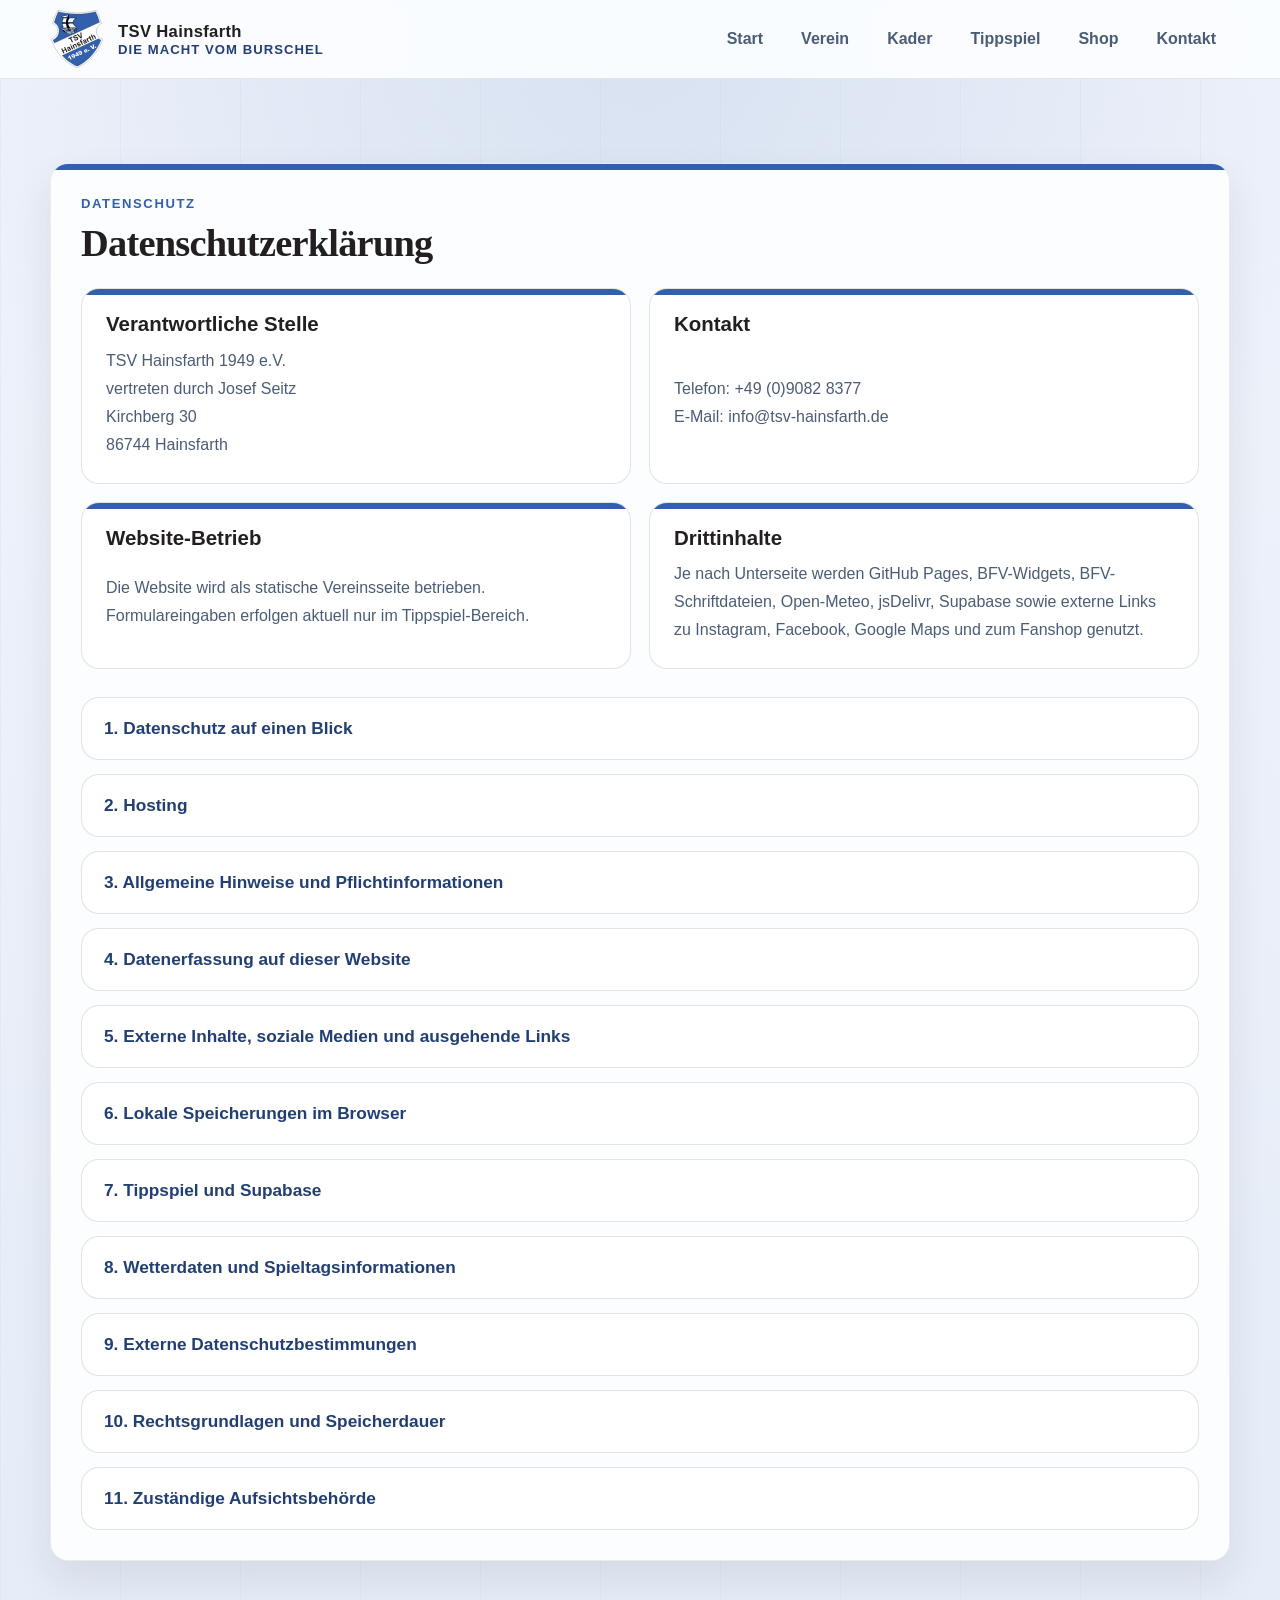
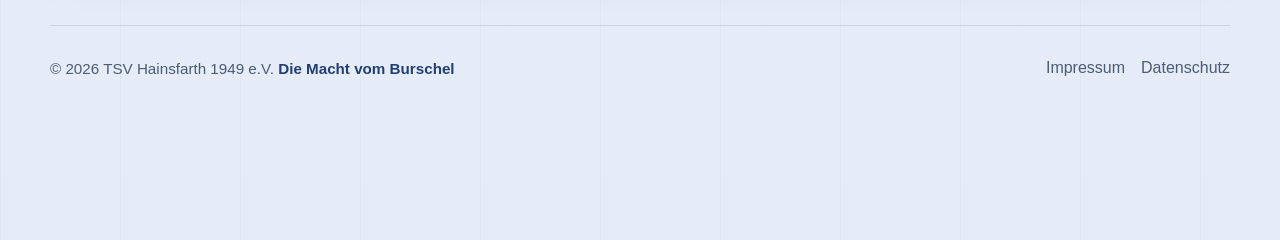
==== commit b7cd0634: "Update site branding for 2026 TSV logo" ====
--- a/datenschutz.html
+++ b/datenschutz.html
@@ -15,7 +15,7 @@
     <header class="site-header">
       <div class="container header-inner">
         <a class="brand" href="index.html">
-          <img class="brand-mark" src="logo.png?v=20260527d" alt="Logo des TSV Hainsfarth">
+          <img class="brand-mark" src="logo-brand-2026.svg?v=20260622a" alt="Logo des TSV Hainsfarth">
           <span class="brand-copy">
             <strong>TSV Hainsfarth</strong>
             <span>Die Macht vom Burschel</span>
--- a/styles.css
+++ b/styles.css
@@ -1,14 +1,16 @@
 :root {
-  --bg: #f3f0e8;
-  --surface: #faf7f2;
-  --surface-strong: #faf7f2;
-  --text: #16253a;
-  --muted: #566476;
-  --line: rgba(22, 37, 58, 0.12);
-  --primary: #1182c6;
-  --primary-dark: #0a4f7c;
-  --accent: #dcecf8;
-  --shadow: 0 16px 34px rgba(19, 36, 58, 0.08);
+  --bg: #eef3fb;
+  --surface: #fbfdff;
+  --surface-strong: #ffffff;
+  --text: #231f20;
+  --text-rgb: 35, 31, 32;
+  --muted: #4b5c76;
+  --line: rgba(var(--text-rgb), 0.12);
+  --primary: #3360ac;
+  --primary-rgb: 51, 96, 172;
+  --primary-dark: #223f73;
+  --accent: #dbe5f5;
+  --shadow: 0 18px 38px rgba(35, 31, 32, 0.09);
   --radius-lg: 24px;
   --radius-md: 18px;
   --radius-sm: 10px;
@@ -29,15 +31,16 @@
   color: var(--text);
   padding-bottom: 108px;
   background:
-    linear-gradient(rgba(17, 130, 198, 0.05), rgba(17, 130, 198, 0.05)),
+    linear-gradient(rgba(var(--primary-rgb), 0.05), rgba(var(--primary-rgb), 0.05)),
     repeating-linear-gradient(
       90deg,
-      rgba(17, 130, 198, 0.04) 0,
-      rgba(17, 130, 198, 0.04) 1px,
+      rgba(var(--primary-rgb), 0.04) 0,
+      rgba(var(--primary-rgb), 0.04) 1px,
       transparent 1px,
       transparent 120px
     ),
-    linear-gradient(180deg, #f7f4ee 0%, var(--bg) 100%);
+    radial-gradient(circle at top, rgba(var(--primary-rgb), 0.12), transparent 38%),
+    linear-gradient(180deg, #f9fbff 0%, var(--bg) 100%);
 }
 
 a {
@@ -64,8 +67,8 @@
   top: 0;
   z-index: 20;
   backdrop-filter: blur(8px);
-  background: rgba(250, 247, 242, 0.94);
-  border-bottom: 1px solid rgba(22, 37, 58, 0.1);
+  background: rgba(251, 253, 255, 0.94);
+  border-bottom: 1px solid rgba(var(--text-rgb), 0.1);
 }
 
 .header-inner {
@@ -136,7 +139,7 @@
 .site-nav a:hover,
 .site-nav a[aria-current="page"] {
   color: var(--primary-dark);
-  background: rgba(17, 130, 198, 0.12);
+  background: rgba(var(--primary-rgb), 0.12);
   transform: translateY(-1px);
 }
 
@@ -152,7 +155,7 @@
 .panel,
 .cta-band {
   background: var(--surface);
-  border: 1px solid rgba(22, 37, 58, 0.08);
+  border: 1px solid rgba(var(--text-rgb), 0.08);
   box-shadow: var(--shadow);
 }
 
@@ -315,10 +318,10 @@
   max-width: min(182px, calc(100vw - 28px));
   padding: 9px 12px;
   border-radius: 20px;
-  background: rgba(250, 247, 242, 0.98);
+  background: rgba(251, 253, 255, 0.98);
   border: 1px solid rgba(193, 53, 132, 0.16);
   box-shadow:
-    0 12px 22px rgba(19, 36, 58, 0.12),
+    0 12px 22px rgba(var(--text-rgb), 0.12),
     0 0 0 1px rgba(255, 255, 255, 0.55) inset;
   backdrop-filter: blur(10px);
   -webkit-backdrop-filter: blur(10px);
@@ -375,14 +378,14 @@
 .button {
   background: var(--primary);
   color: #fff;
-  box-shadow: 0 12px 24px rgba(17, 130, 198, 0.22);
+  box-shadow: 0 12px 24px rgba(var(--primary-rgb), 0.22);
 }
 
 .button-secondary {
   background: var(--primary);
   border: 1px solid transparent;
   color: #fff;
-  box-shadow: 0 12px 24px rgba(17, 130, 198, 0.22);
+  box-shadow: 0 12px 24px rgba(var(--primary-rgb), 0.22);
 }
 
 .button:hover,
@@ -601,7 +604,7 @@
 .panel-action-calendar {
   min-height: 52px;
   padding: 0 22px;
-  box-shadow: 0 14px 28px rgba(17, 130, 198, 0.24);
+  box-shadow: 0 14px 28px rgba(var(--primary-rgb), 0.24);
 }
 
 .panel-note {
@@ -635,7 +638,7 @@
     linear-gradient(180deg, rgba(255, 255, 255, 0.92), rgba(244, 249, 253, 0.88)),
     var(--surface);
   color: var(--text);
-  border: 1px solid rgba(17, 130, 198, 0.1);
+  border: 1px solid rgba(var(--primary-rgb), 0.1);
   box-shadow:
     inset 5px 0 0 var(--primary),
     0 12px 28px rgba(19, 36, 58, 0.08);
@@ -659,7 +662,7 @@
   min-height: 100%;
   padding: 14px 18px 14px 14px;
   border-radius: 18px;
-  background: rgba(7, 34, 58, 0.16);
+  background: rgba(var(--text-rgb), 0.16);
   color: #fff;
   overflow: hidden;
   position: relative;
@@ -716,7 +719,7 @@
   margin: 14px 0 0;
   padding: 10px 14px;
   border-radius: 14px;
-  background: rgba(7, 34, 58, 0.22);
+  background: rgba(var(--text-rgb), 0.22);
   border: 1px solid rgba(255, 255, 255, 0.12);
 }
 
@@ -752,7 +755,7 @@
   font-size: 1.06rem;
   font-weight: 700;
   line-height: 1.5;
-  text-shadow: 0 1px 10px rgba(7, 34, 58, 0.2);
+  text-shadow: 0 1px 10px rgba(var(--text-rgb), 0.2);
 }
 
 .matchday-actions {
@@ -866,7 +869,7 @@
   border-radius: 24px;
   overflow: hidden;
   background: linear-gradient(180deg, #d9ecfb 0 42%, #2ba15f 42% 100%);
-  border: 1px solid rgba(22, 37, 58, 0.08);
+  border: 1px solid rgba(var(--text-rgb), 0.08);
 }
 
 .penalty-field::before {
@@ -892,7 +895,7 @@
   border-bottom-width: 10px;
   border-radius: 12px 12px 0 0;
   background: rgba(255, 255, 255, 0.14);
-  box-shadow: 0 18px 32px rgba(7, 34, 58, 0.16);
+  box-shadow: 0 18px 32px rgba(var(--text-rgb), 0.16);
 }
 
 .penalty-net {
@@ -943,7 +946,7 @@
   height: 48px;
   border-radius: 18px 18px 8px 8px;
   background: #f6b31f;
-  border: 3px solid #16253a;
+  border: 3px solid var(--text);
   transform: translateX(-50%);
 }
 
@@ -955,7 +958,7 @@
   width: 28px;
   height: 8px;
   border-radius: 999px;
-  background: #16253a;
+  background: var(--text);
 }
 
 .penalty-keeper-body::before {
@@ -976,7 +979,7 @@
   height: 36px;
   border-radius: 50%;
   border: 2px solid rgba(255, 255, 255, 0.92);
-  background: rgba(17, 130, 198, 0.44);
+  background: rgba(var(--primary-rgb), 0.44);
   box-shadow: 0 0 0 6px rgba(255, 255, 255, 0.12);
   cursor: crosshair;
   z-index: 3;
@@ -1040,13 +1043,13 @@
   align-content: start;
   padding: 14px 14px 14px 18px;
   border-radius: 18px;
-  background: rgba(250, 247, 242, 0.97);
+  background: rgba(251, 253, 255, 0.97);
   border-left: 1px solid rgba(255, 255, 255, 0.22);
 }
 
 .countdown-label {
   margin: 0 0 8px;
-  color: rgba(22, 37, 58, 0.72);
+  color: rgba(var(--text-rgb), 0.72);
   font-size: 0.84rem;
   font-weight: 700;
   text-transform: uppercase;
@@ -1083,8 +1086,8 @@
 .countdown-timer span {
   padding: 12px 14px;
   border-radius: 14px;
-  background: rgba(17, 130, 198, 0.08);
-  border: 1px solid rgba(17, 130, 198, 0.12);
+  background: rgba(var(--primary-rgb), 0.08);
+  border: 1px solid rgba(var(--primary-rgb), 0.12);
   color: var(--primary-dark);
   font-weight: 800;
   text-align: center;
@@ -1100,8 +1103,8 @@
   grid-column: 1 / -1;
   padding: 14px 16px;
   border-radius: 16px;
-  background: rgba(17, 130, 198, 0.05);
-  border: 1px solid rgba(17, 130, 198, 0.12);
+  background: rgba(var(--primary-rgb), 0.05);
+  border: 1px solid rgba(var(--primary-rgb), 0.12);
 }
 
 .match-weather[hidden] {
@@ -1112,8 +1115,8 @@
   grid-column: 1 / -1;
   padding: 16px;
   border-radius: 16px;
-  background: rgba(17, 130, 198, 0.07);
-  border: 1px solid rgba(17, 130, 198, 0.14);
+  background: rgba(var(--primary-rgb), 0.07);
+  border: 1px solid rgba(var(--primary-rgb), 0.14);
 }
 
 .tip-game-head {
@@ -1135,7 +1138,7 @@
   min-height: 30px;
   padding: 6px 12px;
   border-radius: 999px;
-  background: rgba(17, 130, 198, 0.14);
+  background: rgba(var(--primary-rgb), 0.14);
   color: var(--primary-dark);
   font-size: 0.8rem;
   font-weight: 800;
@@ -1163,7 +1166,7 @@
 }
 
 .tip-score-field span {
-  color: rgba(22, 37, 58, 0.72);
+  color: rgba(var(--text-rgb), 0.72);
   font-size: 0.82rem;
   font-weight: 800;
   letter-spacing: 0.06em;
@@ -1174,7 +1177,7 @@
   width: 100%;
   min-height: 54px;
   padding: 0 16px;
-  border: 1px solid rgba(17, 130, 198, 0.16);
+  border: 1px solid rgba(var(--primary-rgb), 0.16);
   border-radius: 14px;
   background: rgba(255, 255, 255, 0.95);
   color: var(--primary-dark);
@@ -1204,12 +1207,12 @@
 }
 
 .tip-game-reset {
-  box-shadow: inset 0 0 0 1px rgba(17, 130, 198, 0.22);
+  box-shadow: inset 0 0 0 1px rgba(var(--primary-rgb), 0.22);
 }
 
 .tip-game-reset:hover,
 .tip-game-reset:focus-visible {
-  background: rgba(17, 130, 198, 0.08);
+  background: rgba(var(--primary-rgb), 0.08);
 }
 
 .tip-game-note {
@@ -1237,7 +1240,7 @@
   min-height: 30px;
   padding: 6px 12px;
   border-radius: 999px;
-  background: rgba(17, 130, 198, 0.12);
+  background: rgba(var(--primary-rgb), 0.12);
   color: var(--primary-dark);
   font-size: 0.8rem;
   font-weight: 800;
@@ -1286,7 +1289,7 @@
   padding: 14px;
   border-radius: 14px;
   background: var(--surface-strong);
-  border: 1px solid rgba(17, 130, 198, 0.12);
+  border: 1px solid rgba(var(--primary-rgb), 0.12);
   overflow: auto;
 }
 
@@ -1305,7 +1308,7 @@
 .tippspiel-panel,
 .tippspiel-card {
   background:
-    linear-gradient(180deg, rgba(17, 130, 198, 0.05), rgba(17, 130, 198, 0)),
+    linear-gradient(180deg, rgba(var(--primary-rgb), 0.05), rgba(var(--primary-rgb), 0)),
     var(--surface);
 }
 
@@ -1340,7 +1343,7 @@
   min-height: 34px;
   padding: 8px 14px;
   border-radius: 999px;
-  background: rgba(17, 130, 198, 0.12);
+  background: rgba(var(--primary-rgb), 0.12);
   color: var(--primary-dark);
   font-size: 0.82rem;
   font-weight: 800;
@@ -1356,8 +1359,8 @@
 .tippspiel-meta-chip {
   padding: 14px 16px;
   border-radius: 16px;
-  background: rgba(17, 130, 198, 0.07);
-  border: 1px solid rgba(17, 130, 198, 0.12);
+  background: rgba(var(--primary-rgb), 0.07);
+  border: 1px solid rgba(var(--primary-rgb), 0.12);
 }
 
 .tippspiel-meta-chip strong,
@@ -1367,7 +1370,7 @@
 
 .tippspiel-meta-chip strong {
   margin-bottom: 6px;
-  color: rgba(22, 37, 58, 0.68);
+  color: rgba(var(--text-rgb), 0.68);
   font-size: 0.8rem;
   font-weight: 800;
   letter-spacing: 0.08em;
@@ -1400,7 +1403,7 @@
 
 .tippspiel-field span,
 .tippspiel-score-card span {
-  color: rgba(22, 37, 58, 0.72);
+  color: rgba(var(--text-rgb), 0.72);
   font-size: 0.82rem;
   font-weight: 800;
   letter-spacing: 0.07em;
@@ -1412,7 +1415,7 @@
   width: 100%;
   min-height: 54px;
   padding: 0 16px;
-  border: 1px solid rgba(17, 130, 198, 0.16);
+  border: 1px solid rgba(var(--primary-rgb), 0.16);
   border-radius: 14px;
   background: rgba(255, 255, 255, 0.96);
   color: var(--primary-dark);
@@ -1475,8 +1478,8 @@
 }
 
 .tippspiel-field input[readonly] {
-  background: rgba(17, 130, 198, 0.05);
-  color: rgba(22, 37, 58, 0.78);
+  background: rgba(var(--primary-rgb), 0.05);
+  color: rgba(var(--text-rgb), 0.78);
   cursor: default;
 }
 
@@ -1487,10 +1490,10 @@
   margin-top: 12px;
   padding-right: 6px;
   border-radius: 16px;
-  border: 1px solid rgba(17, 130, 198, 0.12);
+  border: 1px solid rgba(var(--primary-rgb), 0.12);
   background: rgba(255, 255, 255, 0.85);
   scrollbar-width: thin;
-  scrollbar-color: rgba(17, 130, 198, 0.7) rgba(17, 130, 198, 0.1);
+  scrollbar-color: rgba(var(--primary-rgb), 0.7) rgba(var(--primary-rgb), 0.1);
 }
 
 .tippspiel-table {
@@ -1505,12 +1508,12 @@
 
 .tippspiel-table-wrap::-webkit-scrollbar-track {
   border-radius: 999px;
-  background: rgba(17, 130, 198, 0.1);
+  background: rgba(var(--primary-rgb), 0.1);
 }
 
 .tippspiel-table-wrap::-webkit-scrollbar-thumb {
   border-radius: 999px;
-  background: rgba(17, 130, 198, 0.72);
+  background: rgba(var(--primary-rgb), 0.72);
   border: 2px solid rgba(255, 255, 255, 0.85);
 }
 
@@ -1522,7 +1525,7 @@
 .tippspiel-table td {
   padding: 12px 14px;
   text-align: left;
-  border-bottom: 1px solid rgba(17, 130, 198, 0.1);
+  border-bottom: 1px solid rgba(var(--primary-rgb), 0.1);
   word-break: break-word;
 }
 
@@ -1531,7 +1534,7 @@
   top: 0;
   z-index: 1;
   background: rgba(255, 255, 255, 0.96);
-  color: rgba(22, 37, 58, 0.72);
+  color: rgba(var(--text-rgb), 0.72);
   font-size: 0.8rem;
   font-weight: 800;
   letter-spacing: 0.08em;
@@ -1573,7 +1576,7 @@
   overflow-y: auto;
   padding-right: 10px;
   scrollbar-width: thin;
-  scrollbar-color: rgba(17, 130, 198, 0.7) rgba(17, 130, 198, 0.1);
+  scrollbar-color: rgba(var(--primary-rgb), 0.7) rgba(var(--primary-rgb), 0.1);
 }
 
 .tippspiel-list-scroll::-webkit-scrollbar {
@@ -1582,12 +1585,12 @@
 
 .tippspiel-list-scroll::-webkit-scrollbar-track {
   border-radius: 999px;
-  background: rgba(17, 130, 198, 0.1);
+  background: rgba(var(--primary-rgb), 0.1);
 }
 
 .tippspiel-list-scroll::-webkit-scrollbar-thumb {
   border-radius: 999px;
-  background: rgba(17, 130, 198, 0.72);
+  background: rgba(var(--primary-rgb), 0.72);
   border: 2px solid rgba(255, 255, 255, 0.85);
 }
 
@@ -1603,8 +1606,8 @@
   gap: 16px;
   padding: 14px 16px;
   border-radius: 16px;
-  background: rgba(17, 130, 198, 0.07);
-  border: 1px solid rgba(17, 130, 198, 0.12);
+  background: rgba(var(--primary-rgb), 0.07);
+  border: 1px solid rgba(var(--primary-rgb), 0.12);
 }
 
 .tippspiel-tip-item strong,
@@ -1679,7 +1682,7 @@
   overflow: hidden;
   min-height: 760px;
   border-radius: 16px;
-  border: 1px solid rgba(17, 130, 198, 0.12);
+  border: 1px solid rgba(var(--primary-rgb), 0.12);
   background: var(--surface-strong);
 }
 
@@ -1708,7 +1711,7 @@
 .social-preview {
   border-radius: 18px;
   overflow: hidden;
-  border: 1px solid rgba(17, 130, 198, 0.12);
+  border: 1px solid rgba(var(--primary-rgb), 0.12);
   box-shadow: inset 0 1px 0 rgba(255, 255, 255, 0.18);
 }
 
@@ -1837,7 +1840,7 @@
 
 .story-panel {
   background:
-    linear-gradient(180deg, rgba(17, 130, 198, 0.05), rgba(17, 130, 198, 0)),
+    linear-gradient(180deg, rgba(var(--primary-rgb), 0.05), rgba(var(--primary-rgb), 0)),
     var(--surface);
 }
 
@@ -1861,11 +1864,11 @@
   height: 10px;
   border-radius: 50%;
   background: var(--primary);
-  box-shadow: 0 0 0 6px rgba(17, 130, 198, 0.12);
+  box-shadow: 0 0 0 6px rgba(var(--primary-rgb), 0.12);
 }
 
 .story-step + .story-step {
-  border-top: 1px solid rgba(22, 37, 58, 0.08);
+  border-top: 1px solid rgba(var(--text-rgb), 0.08);
   padding-top: 16px;
 }
 
@@ -1907,7 +1910,7 @@
 
 .club-intro-panel {
   background:
-    linear-gradient(180deg, rgba(17, 130, 198, 0.07), rgba(17, 130, 198, 0)),
+    linear-gradient(180deg, rgba(var(--primary-rgb), 0.07), rgba(var(--primary-rgb), 0)),
     var(--surface);
 }
 
@@ -1960,7 +1963,7 @@
   object-fit: cover;
   display: block;
   border-radius: 16px;
-  border: 1px solid rgba(22, 37, 58, 0.08);
+  border: 1px solid rgba(var(--text-rgb), 0.08);
   box-shadow: 0 12px 22px rgba(9, 45, 78, 0.1);
   background: #f4f6f8;
 }
@@ -1977,9 +1980,9 @@
   max-height: 640px;
   margin-top: 24px;
   border-radius: 24px;
-  border: 1px solid rgba(22, 37, 58, 0.08);
+  border: 1px solid rgba(var(--text-rgb), 0.08);
   background: rgba(255, 255, 255, 0.82);
-  box-shadow: 0 16px 34px rgba(7, 34, 58, 0.08);
+  box-shadow: 0 16px 34px rgba(var(--text-rgb), 0.08);
 }
 
 .stats-table {
@@ -2003,7 +2006,7 @@
 
 .stats-table td {
   padding: 0.72rem 1rem;
-  border-bottom: 1px solid rgba(22, 37, 58, 0.08);
+  border-bottom: 1px solid rgba(var(--text-rgb), 0.08);
   vertical-align: middle;
 }
 
@@ -2032,7 +2035,7 @@
 
 .club-copy-card {
   background:
-    linear-gradient(180deg, rgba(17, 130, 198, 0.05), rgba(17, 130, 198, 0)),
+    linear-gradient(180deg, rgba(var(--primary-rgb), 0.05), rgba(var(--primary-rgb), 0)),
     var(--surface-strong);
 }
 
@@ -2128,7 +2131,7 @@
 .squad-panel,
 .squad-staff-panel {
   background:
-    linear-gradient(180deg, rgba(17, 130, 198, 0.05), rgba(17, 130, 198, 0)),
+    linear-gradient(180deg, rgba(var(--primary-rgb), 0.05), rgba(var(--primary-rgb), 0)),
     var(--surface);
 }
 
@@ -2139,7 +2142,7 @@
   min-height: 40px;
   padding: 8px 14px;
   border-radius: 999px;
-  background: rgba(17, 130, 198, 0.1);
+  background: rgba(var(--primary-rgb), 0.1);
   color: var(--primary-dark);
   font-weight: 800;
 }
@@ -2157,7 +2160,7 @@
 
 .team-switcher-button {
   position: relative;
-  border: 1px solid rgba(17, 130, 198, 0.2);
+  border: 1px solid rgba(var(--primary-rgb), 0.2);
   background:
     linear-gradient(180deg, rgba(255, 255, 255, 0.98), rgba(220, 236, 248, 0.92));
   color: var(--primary-dark);
@@ -2169,7 +2172,7 @@
   font-weight: 800;
   font-size: 1rem;
   cursor: pointer;
-  box-shadow: 0 12px 26px rgba(7, 34, 58, 0.12);
+  box-shadow: 0 12px 26px rgba(var(--text-rgb), 0.12);
   transition: transform 0.2s ease, background-color 0.2s ease, color 0.2s ease, box-shadow 0.2s ease, border-color 0.2s ease;
 }
 
@@ -2178,7 +2181,7 @@
   background: linear-gradient(180deg, var(--primary), #0a6aa5);
   color: #fff;
   border-color: rgba(10, 79, 124, 0.4);
-  box-shadow: 0 16px 30px rgba(17, 130, 198, 0.28);
+  box-shadow: 0 16px 30px rgba(var(--primary-rgb), 0.28);
   transform: translateY(-2px);
 }
 
@@ -2191,9 +2194,9 @@
   padding: 12px 8px 8px;
   border-radius: 28px;
   background:
-    radial-gradient(circle at top, rgba(17, 130, 198, 0.14), transparent 48%),
+    radial-gradient(circle at top, rgba(var(--primary-rgb), 0.14), transparent 48%),
     linear-gradient(180deg, rgba(236, 244, 250, 0.9), rgba(250, 247, 240, 0.96));
-  border: 1px solid rgba(7, 34, 58, 0.08);
+  border: 1px solid rgba(var(--text-rgb), 0.08);
   overflow: hidden;
 }
 
@@ -2210,7 +2213,7 @@
 }
 
 .squad-filter {
-  border: 1px solid rgba(17, 130, 198, 0.18);
+  border: 1px solid rgba(var(--primary-rgb), 0.18);
   background: #fff;
   color: var(--primary-dark);
   min-height: 42px;
@@ -2257,12 +2260,12 @@
   position: relative;
   overflow: hidden;
   border-radius: 26px;
-  border: 1px solid rgba(22, 37, 58, 0.1);
+  border: 1px solid rgba(var(--text-rgb), 0.1);
   background:
-    linear-gradient(180deg, rgba(255, 255, 255, 0.92), rgba(233, 242, 249, 0.96) 24%, rgba(255, 255, 255, 0.98) 58%),
-    linear-gradient(135deg, rgba(17, 130, 198, 0.08), rgba(7, 34, 58, 0.03));
+    linear-gradient(180deg, rgba(255, 255, 255, 0.95), rgba(229, 237, 250, 0.96) 24%, rgba(255, 255, 255, 0.98) 58%),
+    linear-gradient(135deg, rgba(var(--primary-rgb), 0.08), rgba(var(--text-rgb), 0.03));
   box-shadow:
-    0 20px 40px rgba(7, 34, 58, 0.12),
+    0 20px 40px rgba(var(--text-rgb), 0.12),
     inset 0 1px 0 rgba(255, 255, 255, 0.78);
 }
 
@@ -2273,7 +2276,7 @@
   inset: 0;
   border-radius: inherit;
   padding: 1px;
-  background: linear-gradient(135deg, rgba(17, 130, 198, 0.34), rgba(255, 255, 255, 0.16) 34%, rgba(7, 34, 58, 0.16));
+  background: linear-gradient(135deg, rgba(var(--primary-rgb), 0.34), rgba(255, 255, 255, 0.16) 34%, rgba(var(--text-rgb), 0.16));
   -webkit-mask: linear-gradient(#000 0 0) content-box, linear-gradient(#000 0 0);
   -webkit-mask-composite: xor;
   mask-composite: exclude;
@@ -2290,8 +2293,8 @@
   overflow: hidden;
   padding: 24px 18px 0;
   background:
-    radial-gradient(circle at 50% 0%, rgba(255, 255, 255, 0.98), rgba(230, 243, 252, 0.92) 32%, rgba(173, 208, 232, 0.28) 68%, rgba(250, 247, 242, 0) 100%),
-    linear-gradient(180deg, rgba(222, 237, 249, 0.96) 0%, rgba(245, 248, 252, 0.98) 56%, rgba(249, 246, 240, 0.72) 100%);
+    radial-gradient(circle at 50% 0%, rgba(255, 255, 255, 0.98), rgba(232, 240, 251, 0.92) 32%, rgba(126, 157, 210, 0.24) 68%, rgba(251, 253, 255, 0) 100%),
+    linear-gradient(180deg, rgba(223, 233, 248, 0.96) 0%, rgba(245, 248, 252, 0.98) 56%, rgba(241, 246, 253, 0.78) 100%);
   isolation: isolate;
 }
 
@@ -2301,7 +2304,7 @@
   right: 12px;
   width: 54px;
   aspect-ratio: 1;
-  background: url("logo.png?v=20260527d") center / contain no-repeat;
+  background: url("logo-brand-2026.svg?v=20260622a") center / contain no-repeat;
   opacity: 0.29;
   mix-blend-mode: multiply;
   filter: saturate(0.8) brightness(1.01);
@@ -2342,7 +2345,7 @@
   backdrop-filter: blur(7px) saturate(1.02);
   box-shadow:
     inset 0 1px 0 rgba(255, 255, 255, 0.5),
-    0 6px 14px rgba(7, 34, 58, 0.07);
+    0 6px 14px rgba(var(--text-rgb), 0.07);
 }
 
 .squad-spotlight--yellow .squad-spotlight-badge {
@@ -2389,27 +2392,27 @@
 }
 
 .squad-card--yellow-leader .squad-card-media::after {
-  background: radial-gradient(circle, rgba(246, 190, 37, 0.24) 0%, rgba(7, 34, 58, 0) 74%);
+  background: radial-gradient(circle, rgba(246, 190, 37, 0.24) 0%, rgba(var(--text-rgb), 0) 74%);
 }
 
 .squad-card--goal-leader .squad-card-media::after {
-  background: radial-gradient(circle, rgba(48, 169, 255, 0.26) 0%, rgba(7, 34, 58, 0) 72%);
+  background: radial-gradient(circle, rgba(48, 169, 255, 0.26) 0%, rgba(var(--text-rgb), 0) 72%);
 }
 
 .squad-card--assist-leader .squad-card-media::after {
-  background: radial-gradient(circle, rgba(68, 214, 176, 0.24) 0%, rgba(7, 34, 58, 0) 72%);
+  background: radial-gradient(circle, rgba(68, 214, 176, 0.24) 0%, rgba(var(--text-rgb), 0) 72%);
 }
 
 .squad-card--team-of-week-leader .squad-card-media::after {
-  background: radial-gradient(circle, rgba(139, 107, 255, 0.24) 0%, rgba(7, 34, 58, 0) 72%);
+  background: radial-gradient(circle, rgba(139, 107, 255, 0.24) 0%, rgba(var(--text-rgb), 0) 72%);
 }
 
 .squad-card--yellow-red-leader .squad-card-media::after {
-  background: radial-gradient(circle, rgba(235, 136, 84, 0.26) 0%, rgba(7, 34, 58, 0) 72%);
+  background: radial-gradient(circle, rgba(235, 136, 84, 0.26) 0%, rgba(var(--text-rgb), 0) 72%);
 }
 
 .squad-card--red-leader .squad-card-media::after {
-  background: radial-gradient(circle, rgba(241, 102, 102, 0.26) 0%, rgba(7, 34, 58, 0) 72%);
+  background: radial-gradient(circle, rgba(241, 102, 102, 0.26) 0%, rgba(var(--text-rgb), 0) 72%);
 }
 
 .squad-card-media::before,
@@ -2437,7 +2440,7 @@
   width: 76%;
   height: 34px;
   border-radius: 50%;
-  background: radial-gradient(circle, rgba(7, 34, 58, 0.22) 0%, rgba(7, 34, 58, 0) 72%);
+  background: radial-gradient(circle, rgba(var(--text-rgb), 0.22) 0%, rgba(var(--text-rgb), 0) 72%);
   transform: translateX(-50%);
   z-index: 0;
 }
@@ -2453,13 +2456,13 @@
   object-position: center bottom;
   filter:
     drop-shadow(0 12px 16px rgba(255, 255, 255, 0.44))
-    drop-shadow(0 24px 24px rgba(7, 34, 58, 0.18));
+    drop-shadow(0 24px 24px rgba(var(--text-rgb), 0.18));
 }
 
 .squad-card--yellow-leader .squad-card-media img {
   filter:
     drop-shadow(0 12px 16px rgba(255, 255, 255, 0.44))
-    drop-shadow(0 24px 24px rgba(7, 34, 58, 0.18))
+    drop-shadow(0 24px 24px rgba(var(--text-rgb), 0.18))
     drop-shadow(0 0 14px rgba(246, 190, 37, 0.14));
 }
 
@@ -2514,13 +2517,13 @@
   padding: 0;
   background: linear-gradient(180deg, #0b5f92, #08476d);
   color: #fff;
-  box-shadow: 0 10px 20px rgba(7, 34, 58, 0.18);
+  box-shadow: 0 10px 20px rgba(var(--text-rgb), 0.18);
   font-size: 1.35rem;
 }
 
 .squad-flag {
   margin-top: 10px;
-  background: rgba(17, 130, 198, 0.12);
+  background: rgba(var(--primary-rgb), 0.12);
   color: var(--primary-dark);
   font-size: 0.78rem;
   text-transform: uppercase;
@@ -3065,7 +3068,7 @@
   .story-step::before {
     width: 8px;
     height: 8px;
-    box-shadow: 0 0 0 4px rgba(17, 130, 198, 0.12);
+    box-shadow: 0 0 0 4px rgba(var(--primary-rgb), 0.12);
   }
 
   .story-step + .story-step {
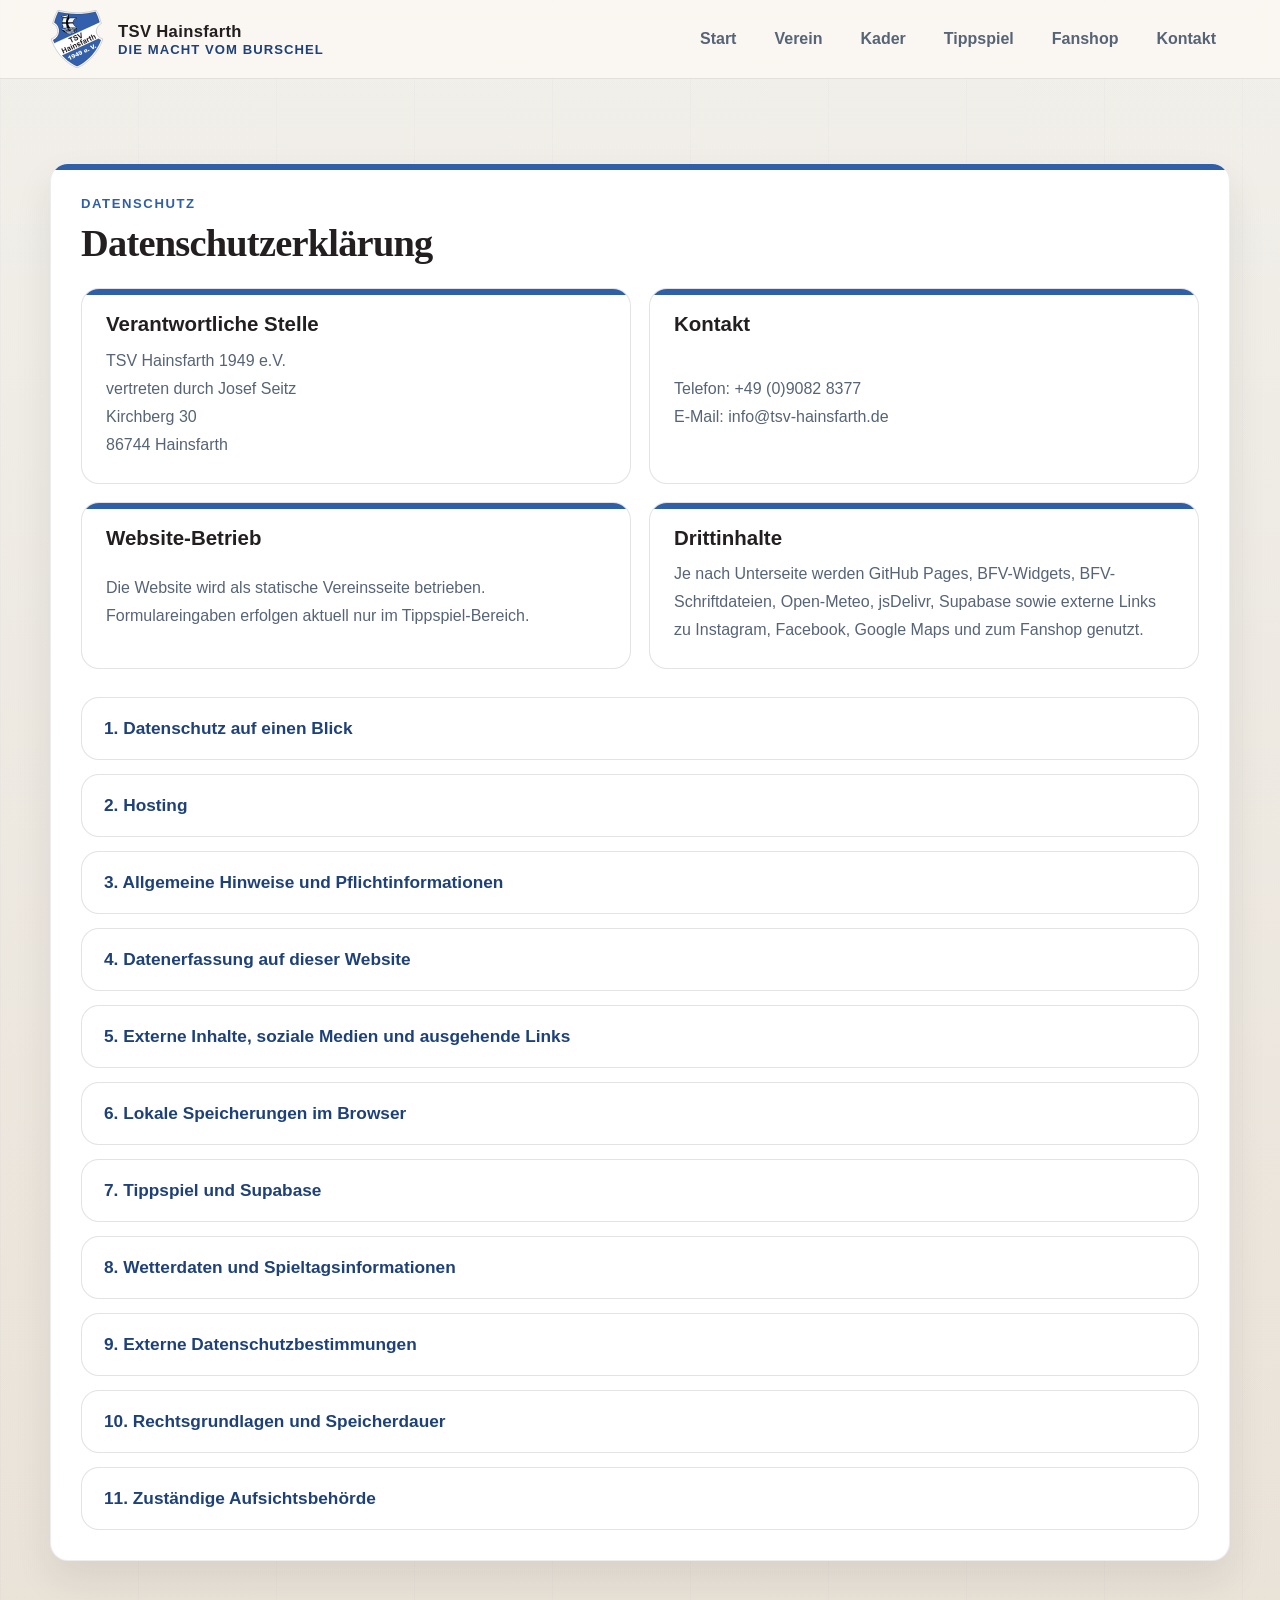
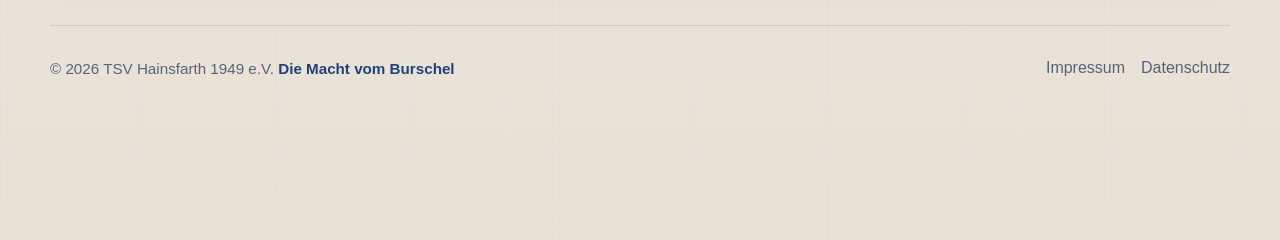
==== commit 37279f8a: "Rename shop labels to fanshop" ====
--- a/datenschutz.html
+++ b/datenschutz.html
@@ -27,7 +27,7 @@
           <a href="verein.html">Verein</a>
           <a href="kader.html">Kader</a>
           <a href="tippspiel.html">Tippspiel</a>
-          <a href="fanshop.html">Shop</a>
+          <a href="fanshop.html">Fanshop</a>
           <a href="kontakt.html">Kontakt</a>
         </nav>
       </div>
--- a/styles.css
+++ b/styles.css
@@ -1,15 +1,17 @@
 :root {
-  --bg: #eef3fb;
-  --surface: #fbfdff;
+  --bg: #eee5d7;
+  --surface: #fcf9f4;
   --surface-strong: #ffffff;
   --text: #231f20;
   --text-rgb: 35, 31, 32;
-  --muted: #4b5c76;
+  --muted: #566476;
   --line: rgba(var(--text-rgb), 0.12);
-  --primary: #3360ac;
-  --primary-rgb: 51, 96, 172;
-  --primary-dark: #223f73;
-  --accent: #dbe5f5;
+  --primary: #2f5fa8;
+  --primary-rgb: 47, 95, 168;
+  --primary-dark: #1f4179;
+  --primary-deep: #224989;
+  --primary-soft: #e3ecf8;
+  --accent: #d7e4f4;
   --shadow: 0 18px 38px rgba(35, 31, 32, 0.09);
   --radius-lg: 24px;
   --radius-md: 18px;
@@ -31,16 +33,15 @@
   color: var(--text);
   padding-bottom: 108px;
   background:
-    linear-gradient(rgba(var(--primary-rgb), 0.05), rgba(var(--primary-rgb), 0.05)),
+    linear-gradient(rgba(var(--primary-rgb), 0.03), rgba(var(--primary-rgb), 0.03)),
     repeating-linear-gradient(
       90deg,
-      rgba(var(--primary-rgb), 0.04) 0,
-      rgba(var(--primary-rgb), 0.04) 1px,
+      rgba(var(--primary-rgb), 0.022) 0,
+      rgba(var(--primary-rgb), 0.022) 1px,
       transparent 1px,
-      transparent 120px
+      transparent 138px
     ),
-    radial-gradient(circle at top, rgba(var(--primary-rgb), 0.12), transparent 38%),
-    linear-gradient(180deg, #f9fbff 0%, var(--bg) 100%);
+    linear-gradient(180deg, #f8f4ec 0%, var(--bg) 100%);
 }
 
 a {
@@ -67,7 +68,7 @@
   top: 0;
   z-index: 20;
   backdrop-filter: blur(8px);
-  background: rgba(251, 253, 255, 0.94);
+  background: rgba(250, 247, 242, 0.94);
   border-bottom: 1px solid rgba(var(--text-rgb), 0.1);
 }
 
@@ -133,13 +134,14 @@
   border-radius: 12px;
   color: var(--muted);
   font-weight: 700;
-  transition: background-color 0.2s ease, color 0.2s ease, transform 0.2s ease;
+  transition: background-color 0.2s ease, color 0.2s ease, transform 0.2s ease, box-shadow 0.2s ease;
 }
 
 .site-nav a:hover,
 .site-nav a[aria-current="page"] {
   color: var(--primary-dark);
-  background: rgba(var(--primary-rgb), 0.12);
+  background: rgba(var(--primary-rgb), 0.08);
+  box-shadow: inset 0 0 0 1px rgba(var(--primary-rgb), 0.06);
   transform: translateY(-1px);
 }
 
@@ -154,7 +156,7 @@
 .hero-card,
 .panel,
 .cta-band {
-  background: var(--surface);
+  background: var(--surface-strong);
   border: 1px solid rgba(var(--text-rgb), 0.08);
   box-shadow: var(--shadow);
 }
@@ -170,6 +172,12 @@
   overflow: hidden;
 }
 
+.hero-card::after,
+.panel::after,
+.cta-band::after {
+  content: none;
+}
+
 .hero-card-compact {
   grid-template-columns: minmax(0, 1.2fr) auto;
   align-items: end;
@@ -252,7 +260,7 @@
   content: "";
   position: absolute;
   inset: 0 auto 0 0;
-  width: 14px;
+  width: 10px;
   background: var(--primary);
 }
 
@@ -376,13 +384,13 @@
 }
 
 .button {
-  background: var(--primary);
+  background: linear-gradient(180deg, var(--primary), var(--primary-deep));
   color: #fff;
   box-shadow: 0 12px 24px rgba(var(--primary-rgb), 0.22);
 }
 
 .button-secondary {
-  background: var(--primary);
+  background: linear-gradient(180deg, var(--primary), var(--primary-deep));
   border: 1px solid transparent;
   color: #fff;
   box-shadow: 0 12px 24px rgba(var(--primary-rgb), 0.22);
@@ -397,7 +405,9 @@
   min-height: 380px;
   border-radius: 22px;
   padding: 26px;
-  background: var(--primary);
+  background:
+    radial-gradient(circle at top left, rgba(255, 255, 255, 0.12), transparent 32%),
+    linear-gradient(165deg, var(--primary) 0%, var(--primary-deep) 72%);
   color: #fff;
   display: flex;
   flex-direction: column;
@@ -414,7 +424,7 @@
   align-self: flex-end;
   padding: 10px;
   border-radius: 22px;
-  background: rgba(255, 255, 255, 0.92);
+  background: linear-gradient(180deg, rgba(255, 255, 255, 0.95), rgba(232, 238, 248, 0.96));
   box-shadow: 0 14px 28px rgba(9, 45, 78, 0.14);
   line-height: 0;
 }
@@ -447,7 +457,8 @@
   padding: 8px 12px;
   margin-bottom: 20px;
   border-radius: 10px;
-  background: rgba(255, 255, 255, 0.18);
+  background: rgba(255, 255, 255, 0.16);
+  border: 1px solid rgba(255, 255, 255, 0.12);
   font-weight: 700;
 }
 
@@ -604,7 +615,7 @@
 .panel-action-calendar {
   min-height: 52px;
   padding: 0 22px;
-  box-shadow: 0 14px 28px rgba(var(--primary-rgb), 0.24);
+  box-shadow: 0 4px 0 rgba(31, 36, 48, 0.14);
 }
 
 .panel-note {
@@ -626,22 +637,24 @@
   grid-template-columns: minmax(0, 1.2fr) minmax(0, 1fr);
   gap: 0;
   padding: 16px;
-  border-radius: 24px;
-  background: var(--primary);
+  border-radius: 12px;
+  background: linear-gradient(160deg, var(--primary) 0%, var(--primary-deep) 82%);
+  border: 1px solid rgba(31, 36, 48, 0.14);
+  box-shadow: 0 10px 22px rgba(31, 36, 48, 0.1);
   overflow: hidden;
 }
 
 .matchday-offseason-panel {
   padding: 22px 24px;
-  border-radius: 22px;
+  border-radius: 10px;
   background:
-    linear-gradient(180deg, rgba(255, 255, 255, 0.92), rgba(244, 249, 253, 0.88)),
-    var(--surface);
+    linear-gradient(180deg, rgba(255, 255, 255, 0.97), rgba(240, 244, 249, 0.9)),
+    var(--surface-strong);
   color: var(--text);
-  border: 1px solid rgba(var(--primary-rgb), 0.1);
+  border: 1px solid rgba(31, 36, 48, 0.12);
   box-shadow:
     inset 5px 0 0 var(--primary),
-    0 12px 28px rgba(19, 36, 58, 0.08);
+    0 6px 16px rgba(31, 36, 48, 0.08);
 }
 
 .matchday-offseason-copy {
@@ -661,8 +674,9 @@
   display: block;
   min-height: 100%;
   padding: 14px 18px 14px 14px;
-  border-radius: 18px;
-  background: rgba(var(--text-rgb), 0.16);
+  border-radius: 10px;
+  background: rgba(18, 29, 49, 0.18);
+  border: 1px solid rgba(255, 255, 255, 0.08);
   color: #fff;
   overflow: hidden;
   position: relative;
@@ -779,11 +793,11 @@
   border: 1px solid rgba(255, 255, 255, 0.2);
   background:
     linear-gradient(135deg, rgba(255, 255, 255, 0.16), rgba(255, 255, 255, 0.06)),
-    rgba(7, 55, 88, 0.34);
+    rgba(43, 79, 145, 0.34);
   color: #fff;
   box-shadow:
     inset 0 1px 0 rgba(255, 255, 255, 0.18),
-    0 14px 24px rgba(5, 31, 53, 0.2);
+    0 14px 24px rgba(var(--text-rgb), 0.2);
   backdrop-filter: blur(4px);
 }
 
@@ -798,7 +812,7 @@
   font-weight: 800;
   letter-spacing: 0.08em;
   text-transform: uppercase;
-  color: rgba(216, 240, 255, 0.9);
+  color: rgba(239, 245, 255, 0.92);
 }
 
 .matchday-tippspiel-button strong {
@@ -810,10 +824,10 @@
 .matchday-tippspiel-button:hover {
   background:
     linear-gradient(135deg, rgba(255, 255, 255, 0.22), rgba(255, 255, 255, 0.08)),
-    rgba(8, 66, 106, 0.45);
+    rgba(43, 79, 145, 0.48);
   box-shadow:
     inset 0 1px 0 rgba(255, 255, 255, 0.24),
-    0 18px 28px rgba(5, 31, 53, 0.24);
+    0 18px 28px rgba(var(--text-rgb), 0.24);
 }
 
 @keyframes matchday-ball-run {
@@ -868,7 +882,7 @@
   min-height: 420px;
   border-radius: 24px;
   overflow: hidden;
-  background: linear-gradient(180deg, #d9ecfb 0 42%, #2ba15f 42% 100%);
+  background: linear-gradient(180deg, #dbe7f5 0 42%, #2f8f56 42% 100%);
   border: 1px solid rgba(var(--text-rgb), 0.08);
 }
 
@@ -1063,7 +1077,7 @@
 
 .countdown-meta {
   font-size: 1rem;
-  color: #18273a;
+  color: var(--text);
   font-weight: 700;
 }
 
@@ -1268,7 +1282,7 @@
 
 .match-weather-main span,
 .match-weather-meta span {
-  color: #30445a;
+  color: var(--muted);
 }
 
 .match-weather-meta {
@@ -1518,7 +1532,7 @@
 }
 
 .tippspiel-table-wrap::-webkit-scrollbar-thumb:hover {
-  background: rgba(13, 96, 154, 0.82);
+  background: rgba(43, 79, 145, 0.82);
 }
 
 .tippspiel-table th,
@@ -1595,7 +1609,7 @@
 }
 
 .tippspiel-list-scroll::-webkit-scrollbar-thumb:hover {
-  background: rgba(13, 96, 154, 0.82);
+  background: rgba(43, 79, 145, 0.82);
 }
 
 .tippspiel-tip-item,
@@ -1964,7 +1978,7 @@
   display: block;
   border-radius: 16px;
   border: 1px solid rgba(var(--text-rgb), 0.08);
-  box-shadow: 0 12px 22px rgba(9, 45, 78, 0.1);
+  box-shadow: 0 12px 22px rgba(var(--text-rgb), 0.1);
   background: #f4f6f8;
 }
 
@@ -1997,11 +2011,11 @@
   z-index: 1;
   text-align: left;
   padding: 0.8rem 1rem;
-  border-bottom: 2px solid rgba(0, 51, 102, 0.22);
-  color: #003366;
+  border-bottom: 2px solid rgba(var(--primary-rgb), 0.22);
+  color: var(--primary-dark);
   font-weight: 700;
   white-space: nowrap;
-  background: rgba(232, 242, 251, 0.76);
+  background: rgba(232, 239, 249, 0.82);
 }
 
 .stats-table td {
@@ -2021,6 +2035,20 @@
 .stats-table td:first-child {
   font-weight: 700;
   white-space: nowrap;
+}
+
+.sport-offer-grid {
+  margin-top: 24px;
+}
+
+.sport-offer-card {
+  display: flex;
+  align-items: center;
+  min-height: 132px;
+}
+
+.sport-offer-card h3 {
+  margin: 0;
 }
 
 .club-copy-grid {
@@ -2130,9 +2158,7 @@
 
 .squad-panel,
 .squad-staff-panel {
-  background:
-    linear-gradient(180deg, rgba(var(--primary-rgb), 0.05), rgba(var(--primary-rgb), 0)),
-    var(--surface);
+  background: var(--surface);
 }
 
 .squad-count {
@@ -2162,27 +2188,27 @@
   position: relative;
   border: 1px solid rgba(var(--primary-rgb), 0.2);
   background:
-    linear-gradient(180deg, rgba(255, 255, 255, 0.98), rgba(220, 236, 248, 0.92));
+    linear-gradient(180deg, rgba(251, 247, 240, 0.98), rgba(230, 236, 245, 0.92));
   color: var(--primary-dark);
   min-height: 60px;
   min-width: 188px;
   padding: 0 24px;
-  border-radius: 20px;
+  border-radius: 999px;
   font: inherit;
   font-weight: 800;
   font-size: 1rem;
   cursor: pointer;
-  box-shadow: 0 12px 26px rgba(var(--text-rgb), 0.12);
+  box-shadow: 0 4px 0 rgba(31, 36, 48, 0.12);
   transition: transform 0.2s ease, background-color 0.2s ease, color 0.2s ease, box-shadow 0.2s ease, border-color 0.2s ease;
 }
 
 .team-switcher-button:hover,
 .team-switcher-button.is-active {
-  background: linear-gradient(180deg, var(--primary), #0a6aa5);
+  background: linear-gradient(180deg, var(--primary), var(--primary-deep));
   color: #fff;
-  border-color: rgba(10, 79, 124, 0.4);
-  box-shadow: 0 16px 30px rgba(var(--primary-rgb), 0.28);
-  transform: translateY(-2px);
+  border-color: rgba(var(--primary-rgb), 0.34);
+  box-shadow: 0 4px 0 rgba(31, 36, 48, 0.14);
+  transform: translateY(-1px);
 }
 
 .squad-panel-full {
@@ -2192,11 +2218,11 @@
 .squad-pitch {
   position: relative;
   padding: 12px 8px 8px;
-  border-radius: 28px;
+  border-radius: 12px;
   background:
-    radial-gradient(circle at top, rgba(var(--primary-rgb), 0.14), transparent 48%),
-    linear-gradient(180deg, rgba(236, 244, 250, 0.9), rgba(250, 247, 240, 0.96));
-  border: 1px solid rgba(var(--text-rgb), 0.08);
+    linear-gradient(180deg, rgba(243, 239, 232, 0.95), rgba(248, 246, 241, 0.98));
+  border: 1px solid rgba(31, 36, 48, 0.12);
+  box-shadow: inset 0 0 0 1px rgba(255, 255, 255, 0.35);
   overflow: hidden;
 }
 
@@ -2259,14 +2285,13 @@
 .staff-card {
   position: relative;
   overflow: hidden;
-  border-radius: 26px;
-  border: 1px solid rgba(var(--text-rgb), 0.1);
+  border-radius: 12px;
+  border: 1px solid rgba(31, 36, 48, 0.12);
   background:
-    linear-gradient(180deg, rgba(255, 255, 255, 0.95), rgba(229, 237, 250, 0.96) 24%, rgba(255, 255, 255, 0.98) 58%),
-    linear-gradient(135deg, rgba(var(--primary-rgb), 0.08), rgba(var(--text-rgb), 0.03));
+    linear-gradient(180deg, rgba(251, 247, 240, 0.98), rgba(237, 242, 248, 0.92) 24%, rgba(251, 249, 244, 0.99) 58%);
   box-shadow:
-    0 20px 40px rgba(var(--text-rgb), 0.12),
-    inset 0 1px 0 rgba(255, 255, 255, 0.78);
+    0 10px 20px rgba(var(--text-rgb), 0.08),
+    inset 0 1px 0 rgba(255, 255, 255, 0.65);
 }
 
 .squad-card::before,
@@ -2276,7 +2301,7 @@
   inset: 0;
   border-radius: inherit;
   padding: 1px;
-  background: linear-gradient(135deg, rgba(var(--primary-rgb), 0.34), rgba(255, 255, 255, 0.16) 34%, rgba(var(--text-rgb), 0.16));
+  background: linear-gradient(180deg, rgba(var(--primary-rgb), 0.18), rgba(31, 36, 48, 0.08));
   -webkit-mask: linear-gradient(#000 0 0) content-box, linear-gradient(#000 0 0);
   -webkit-mask-composite: xor;
   mask-composite: exclude;
@@ -2293,8 +2318,8 @@
   overflow: hidden;
   padding: 24px 18px 0;
   background:
-    radial-gradient(circle at 50% 0%, rgba(255, 255, 255, 0.98), rgba(232, 240, 251, 0.92) 32%, rgba(126, 157, 210, 0.24) 68%, rgba(251, 253, 255, 0) 100%),
-    linear-gradient(180deg, rgba(223, 233, 248, 0.96) 0%, rgba(245, 248, 252, 0.98) 56%, rgba(241, 246, 253, 0.78) 100%);
+    radial-gradient(circle at 50% 0%, rgba(255, 255, 255, 0.94), rgba(242, 244, 245, 0.9) 32%, rgba(126, 157, 210, 0.08) 68%, rgba(251, 253, 255, 0) 100%),
+    linear-gradient(180deg, rgba(235, 239, 242, 0.92) 0%, rgba(246, 246, 243, 0.98) 56%, rgba(245, 246, 243, 0.86) 100%);
   isolation: isolate;
 }
 
@@ -2486,7 +2511,7 @@
 .squad-position,
 .staff-role {
   margin: 0;
-  color: rgba(18, 43, 72, 0.72);
+  color: rgba(var(--text-rgb), 0.66);
   font-size: 0.82rem;
   font-weight: 800;
   text-transform: uppercase;
@@ -2515,9 +2540,9 @@
   min-width: 52px;
   min-height: 52px;
   padding: 0;
-  background: linear-gradient(180deg, #0b5f92, #08476d);
+  background: linear-gradient(180deg, var(--primary), var(--primary-deep));
   color: #fff;
-  box-shadow: 0 10px 20px rgba(var(--text-rgb), 0.18);
+  box-shadow: 0 4px 0 rgba(31, 36, 48, 0.14);
   font-size: 1.35rem;
 }
 
@@ -2541,8 +2566,8 @@
 .staff-meta span {
   display: block;
   padding: 12px 12px;
-  border-radius: 14px;
-  background: linear-gradient(180deg, rgba(233, 241, 248, 0.9), rgba(226, 237, 247, 0.72));
+  border-radius: 8px;
+  background: linear-gradient(180deg, rgba(240, 238, 232, 0.96), rgba(232, 236, 241, 0.76));
   color: var(--muted);
   text-align: center;
   font-size: 0.92rem;
@@ -3118,6 +3143,14 @@
     padding: 0.5rem 0.6rem;
   }
 
+  .sport-offer-grid {
+    gap: 18px;
+  }
+
+  .sport-offer-card {
+    min-height: 110px;
+  }
+
   .chronicle-longform {
     margin-top: 18px;
   }
